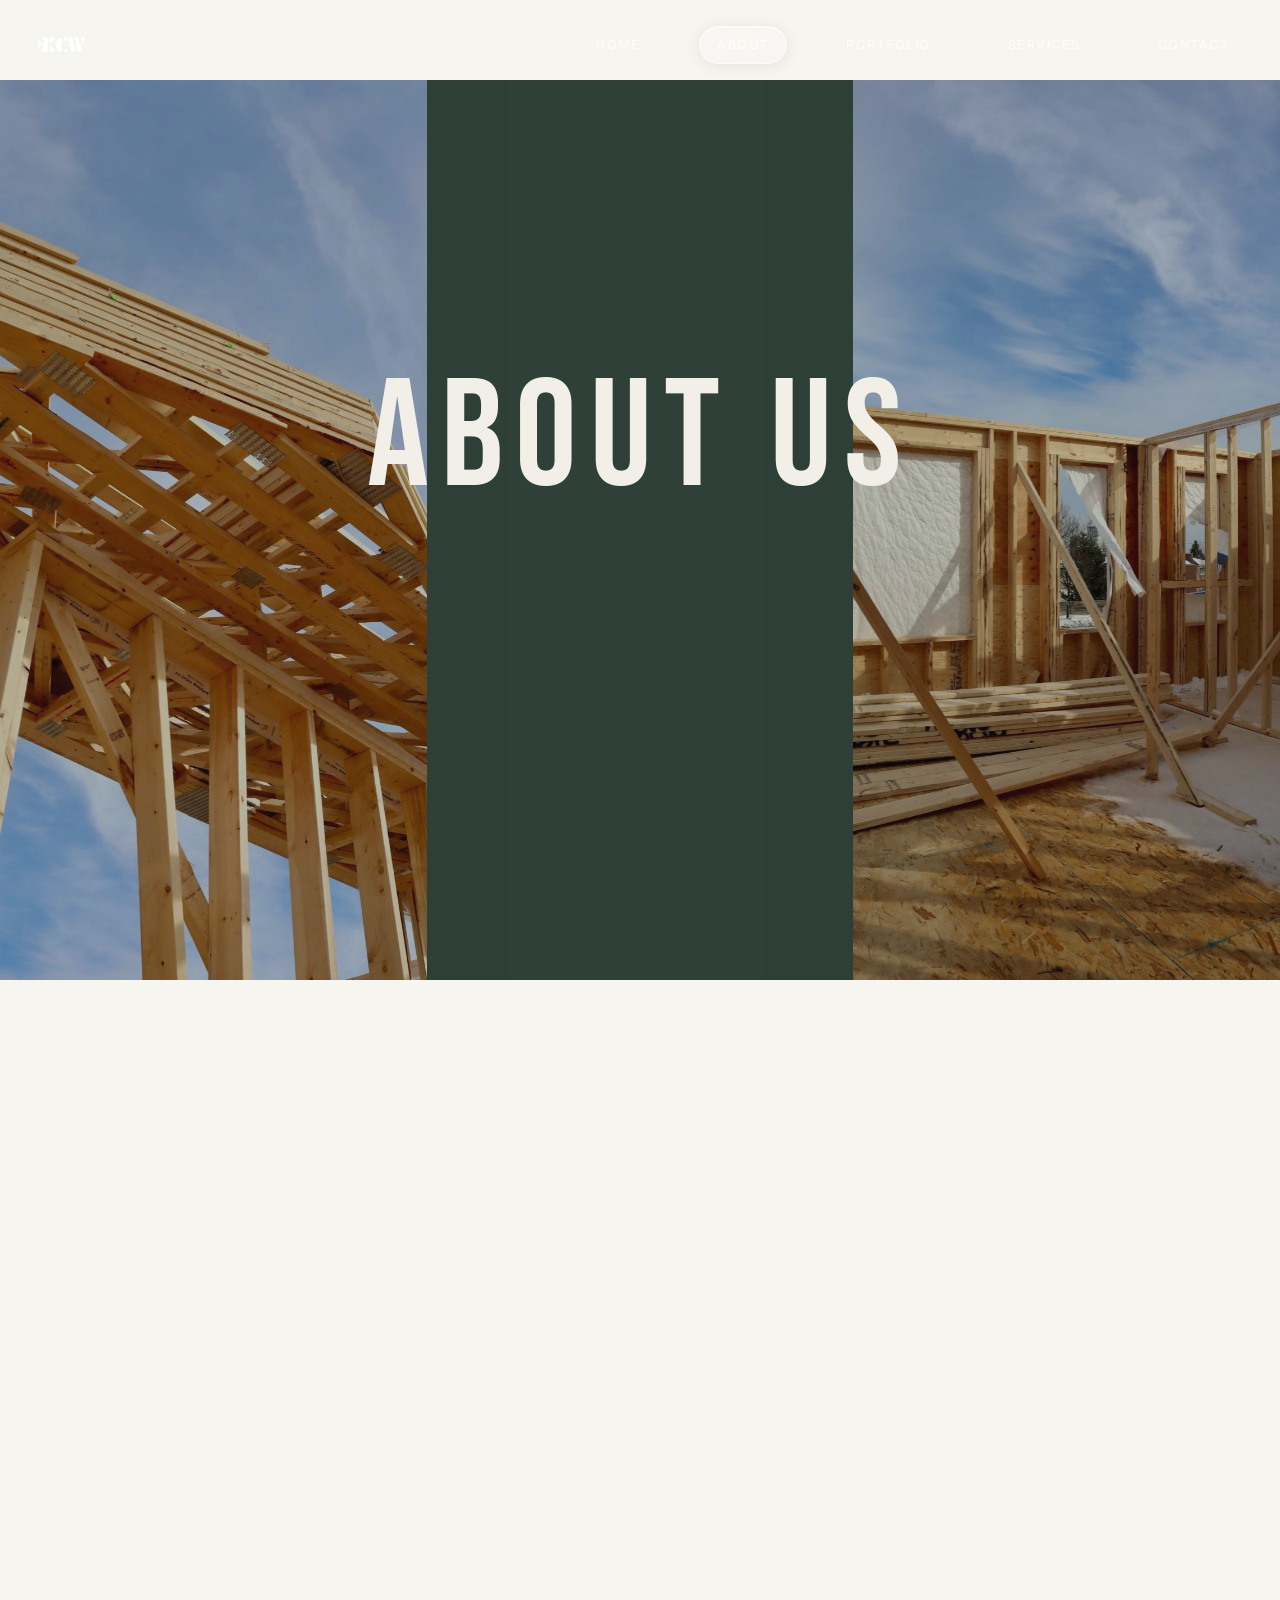
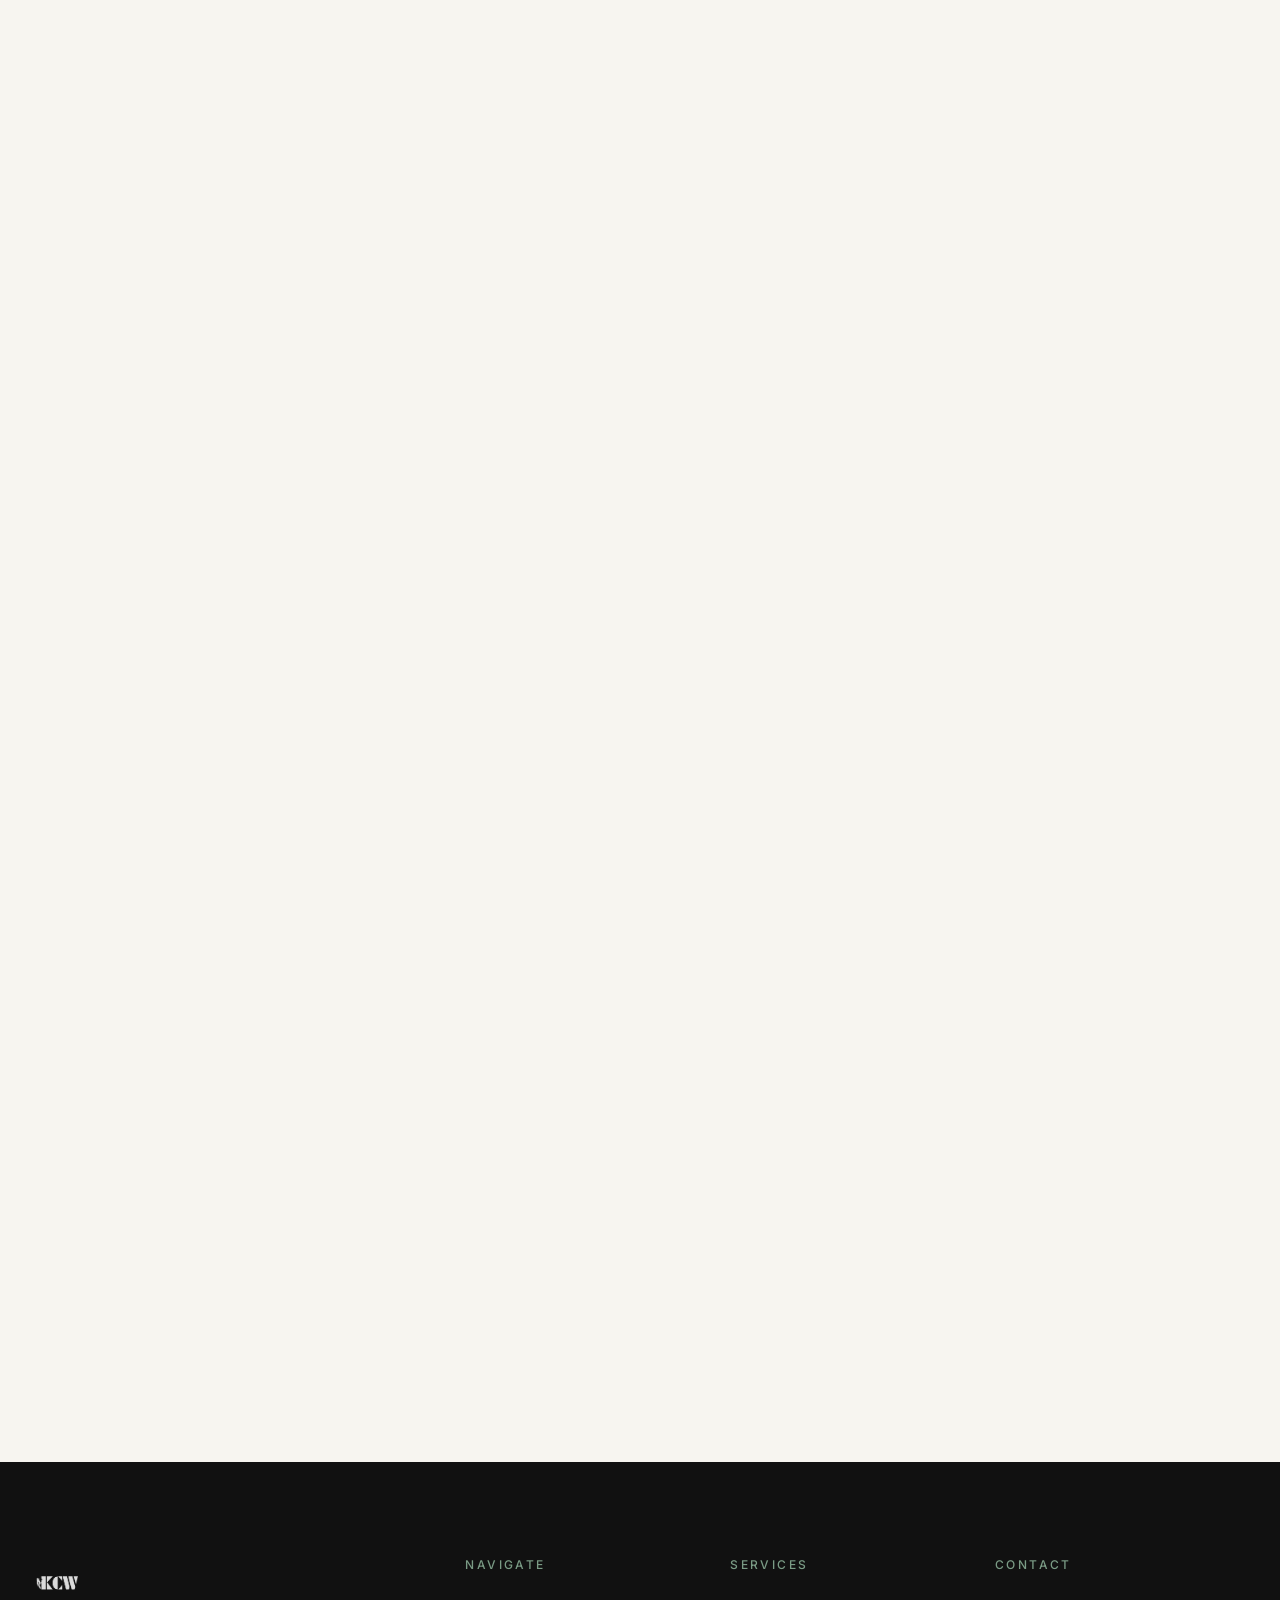
==== about.html @ a8bc2a81 "Website Updated" ====
<!DOCTYPE html>
<html lang="en">
<head>
  <meta charset="UTF-8">
  <meta name="viewport" content="width=device-width, initial-scale=1.0">
  <meta name="description" content="About KCW — a construction company delivering high-end custom homes and commercial spaces across the Greater Toronto Area. 50+ projects, 5 years, 100% in-house team.">
  <meta property="og:title" content="About KCW | Custom Home Builder &amp; Commercial Contractor GTA">
  <meta property="og:description" content="KCW handles the full process — planning, design, permits, and construction — using skilled trade-specific crews to ensure every phase meets a high standard.">
  <meta property="og:type" content="website">
  <meta name="twitter:card" content="summary_large_image">
  <title>About KCW | Custom Home Builder &amp; Commercial Contractor Toronto</title>
  <link rel="preconnect" href="https://fonts.googleapis.com">
  <link rel="preconnect" href="https://fonts.gstatic.com" crossorigin>
  <link href="https://fonts.googleapis.com/css2?family=Bebas+Neue&family=Cormorant+Garamond:ital,wght@0,400;0,500;0,600;0,700;1,400;1,500&family=Inter:wght@300;400;450;500;600&display=swap" rel="stylesheet">
  <link rel="stylesheet" href="css/styles.css">
  <script>if(sessionStorage.getItem('pt-active')){document.documentElement.style.opacity='0';}</script>
</head>
<body data-page="about">

  <div id="site-header" data-active="about"></div>

  <section id="about">

    <!-- K C W Image Grid -->
    <div class="page-hero-grid" id="heroGrid">
      <div class="hero-grid-item">
        <div class="hero-grid-bg"></div>
        <div class="hero-grid-image" style="background-image: url('assets/about-hero-k.jpg');"></div>
        <div class="hero-grid-overlay"></div>
        <div class="hero-grid-letter">
          <img src="assets/letter-k.png" alt="K" class="letter-img">
        </div>
      </div>
      <div class="hero-grid-item">
        <div class="hero-grid-bg"></div>
        <div class="hero-grid-image" style="background-image: url('assets/4.jpg');"></div>
        <div class="hero-grid-overlay"></div>
        <div class="hero-grid-letter">
          <img src="assets/letter-c.png" alt="C" class="letter-img">
        </div>
      </div>
      <div class="hero-grid-item">
        <div class="hero-grid-bg"></div>
        <div class="hero-grid-image" style="background-image: url('assets/framing-exterior-lumber.jpg');"></div>
        <div class="hero-grid-overlay"></div>
        <div class="hero-grid-letter">
          <img src="assets/letter-w.png" alt="W" class="letter-img">
        </div>
      </div>
      <div class="about-hero-title">About Us</div>
    </div>

    <div class="about-intro" id="about-intro">
      <div class="container">
        <div class="about-frame reveal">

          <div class="about-frame-header">
            <h2 class="about-heading">
              <span>About</span>
              <img src="assets/logo-dark.png" alt="KCW" class="about-heading-logo">
            </h2>
            <div class="about-frame-rule"></div>
          </div>

          <div class="about-layout">
            <div class="about-media">
              <div class="about-founder-img" id="founderSlideshow">
                <img src="assets/1.jpg" alt="KCW project photo" class="founder-slide is-active">
                <img src="assets/2.jpg" alt="KCW project photo" class="founder-slide">
                <img src="assets/3.jpg" alt="KCW project photo" class="founder-slide">
                <img src="assets/4.jpg" alt="KCW project photo" class="founder-slide">
                <img src="assets/5.jpg" alt="KCW project photo" class="founder-slide">
                <img src="assets/6.jpg" alt="KCW project photo" class="founder-slide">
                <img src="assets/7.jpg" alt="KCW project photo" class="founder-slide">
                <img src="assets/8.jpg" alt="KCW project photo" class="founder-slide">
                <img src="assets/9.jpg" alt="KCW project photo" class="founder-slide">
                <img src="assets/10.jpg" alt="KCW project photo" class="founder-slide">
              </div>
            </div>

            <div class="about-content">

              <section class="about-block">
                <h3 class="about-block-title">Construction Experts</h3>
                <p>KCW is a construction company focused on delivering high-end custom homes and commercial spaces. Every project is approached with a strong emphasis on detail, structure, and execution.</p>
              </section>

              <section class="about-block">
                <h3 class="about-block-title">Our Process</h3>
                <p>We handle the full process, including planning, design, permits, and approvals. Construction is completed using skilled, trade-specific crews to ensure each phase meets a high standard.</p>

                <ol class="process-flow" aria-label="Our four-step build process">
                  <li class="process-step">
                    <span class="process-step-icon" aria-hidden="true">
                      <img src="blueprint.png" alt="Blueprint">
                    </span>
                    <span class="process-step-label">Planning &amp; Design</span>
                  </li>
                  <li class="process-step-arrow" aria-hidden="true">
                    <svg viewBox="0 0 24 24" fill="none" stroke="currentColor" stroke-width="1.5" stroke-linecap="round" stroke-linejoin="round">
                      <line x1="12" y1="5" x2="12" y2="19"/>
                      <polyline points="19 12 12 19 5 12"/>
                    </svg>
                  </li>
                  <li class="process-step">
                    <span class="process-step-icon" aria-hidden="true">
                      <!-- Stamped document — Permit Approval -->
                      <svg viewBox="0 0 24 24" fill="none" stroke="currentColor" stroke-width="1.8" stroke-linecap="round" stroke-linejoin="round">
                        <path d="M14 2H6a2 2 0 0 0-2 2v16a2 2 0 0 0 2 2h12a2 2 0 0 0 2-2V8z"/>
                        <polyline points="14 2 14 8 20 8"/>
                        <polyline points="9 15 11 17 15 13"/>
                      </svg>
                    </span>
                    <span class="process-step-label">Architectural Sets &amp; Permit Approval</span>
                  </li>
                  <li class="process-step-arrow" aria-hidden="true">
                    <svg viewBox="0 0 24 24" fill="none" stroke="currentColor" stroke-width="1.5" stroke-linecap="round" stroke-linejoin="round">
                      <line x1="12" y1="5" x2="12" y2="19"/>
                      <polyline points="19 12 12 19 5 12"/>
                    </svg>
                  </li>
                  <li class="process-step">
                    <span class="process-step-icon" aria-hidden="true">
                      <img src="hammer.png" alt="Hammer">
                    </span>
                    <span class="process-step-label">Build</span>
                  </li>
                  <li class="process-step-arrow" aria-hidden="true">
                    <svg viewBox="0 0 24 24" fill="none" stroke="currentColor" stroke-width="1.5" stroke-linecap="round" stroke-linejoin="round">
                      <line x1="12" y1="5" x2="12" y2="19"/>
                      <polyline points="19 12 12 19 5 12"/>
                    </svg>
                  </li>
                  <li class="process-step">
                    <span class="process-step-icon" aria-hidden="true">
                      <img src="race car flags .png" alt="Checkered flags">
                    </span>
                    <span class="process-step-label">Finish</span>
                  </li>
                </ol>
              </section>

              <section class="about-block">
                <h3 class="about-block-title">Why Us</h3>
                <p>We are known for staying on schedule and maintaining a clean, precise finish. From luxury homes and cottages to commercial interiors, clinics, and hotels, KCW delivers work that reflects quality and discipline.</p>
              </section>

              <section class="about-block">
                <h3 class="about-block-title">Project Range</h3>
                <p>All of our projects fall within a range of <strong>$20,000 to $100,000+</strong>, covering everything from focused commercial fit-outs to full custom home builds across the GTA.</p>
              </section>

              <div class="about-stats">
                <div class="about-stat">
                  <span class="about-stat-number">5</span>
                  <span class="about-stat-label">Years Building</span>
                </div>
                <div class="about-stat">
                  <span class="about-stat-number">50+</span>
                  <span class="about-stat-label">Projects Delivered</span>
                </div>
                <div class="about-stat">
                  <span class="about-stat-number">100%</span>
                  <span class="about-stat-label">In-House Team</span>
                </div>
              </div>

              <a href="contact.html" class="about-cta">Start Your Project <span aria-hidden="true">→</span></a>
            </div>
          </div>

          <div class="about-reviews">
            <div class="about-reviews-header">
              <span class="about-eyebrow">Client Voices</span>
              <h3>What Our Clients Say</h3>
              <div class="reviews-rating-row">
                <span class="reviews-rating-stars">★★★★★</span>
                <span class="reviews-rating-score">5.0</span>
                <span class="reviews-rating-count">· 50+ Reviews</span>
              </div>
            </div>

            <div class="reviews-marquee-wrap" aria-label="Client reviews">
              <div class="reviews-marquee-track">

                <!-- Set 1 — 20 unique reviews -->
                <article class="review-card">
                  <div class="review-card-top"><div class="review-stars">★★★★★</div><span class="review-card-name">Furqan Khan</span></div>
                  <blockquote>"Just had a wall built in my basement to create a separate space, and I couldn't be happier! The service was quick, on point, and exactly how I imagined it."</blockquote>
                  <cite>— Furqan Khan · Google Review</cite>
                </article>

                <article class="review-card">
                  <div class="review-card-top"><div class="review-stars">★★★★★</div><span class="review-card-name">Judita &amp; Michael</span></div>
                  <blockquote>"Skilled professionalism, patience, and exemplary punctuality. Our expectations were surpassed by the quality of work and his pleasant demeanour! Highly recommended!"</blockquote>
                  <cite>— Judita &amp; Michael · Google Review</cite>
                </article>

                <article class="review-card">
                  <div class="review-card-top"><div class="review-stars">★★★★★</div><span class="review-card-name">@toronto_builds</span></div>
                  <blockquote>"Bro the framing on this build is clean clean 🔥 followed for more"</blockquote>
                  <cite>— @toronto_builds · Instagram</cite>
                </article>

                <article class="review-card">
                  <div class="review-card-top"><div class="review-stars">★★★★★</div><span class="review-card-name">Masooma Zehra</span></div>
                  <blockquote>"Very beautiful craftsmanship, everything was done perfectly. Can't wait for future projects!"</blockquote>
                  <cite>— Masooma Zehra · Google Review</cite>
                </article>

                <article class="review-card">
                  <div class="review-card-top"><div class="review-stars">★★★★★</div><span class="review-card-name">Sarah Mitchell</span></div>
                  <blockquote>"KCW transformed our main floor completely. The millwork detail in the kitchen alone was worth every penny — you can tell these guys take serious pride in their craft."</blockquote>
                  <cite>— Sarah Mitchell · Google Review</cite>
                </article>

                <article class="review-card">
                  <div class="review-card-top"><div class="review-stars">★★★★★</div><span class="review-card-name">@gta_homeowner</span></div>
                  <blockquote>"The custom staircase they built is genuinely the best feature in our home now. Everyone asks about it 👏"</blockquote>
                  <cite>— @gta_homeowner · Instagram</cite>
                </article>

                <article class="review-card">
                  <div class="review-card-top"><div class="review-stars">★★★★★</div><span class="review-card-name">Farwa Naqvi</span></div>
                  <blockquote>"Amazing customer service. Done exactly how I asked — would highly recommend to anyone looking for quality work."</blockquote>
                  <cite>— Farwa Naqvi · Google Review</cite>
                </article>

                <article class="review-card">
                  <div class="review-card-top"><div class="review-stars">★★★★★</div><span class="review-card-name">David Chen</span></div>
                  <blockquote>"Full custom home build from foundation to finish. Khizar's crew handled every trade phase without a single handoff issue. On budget, on time — rare in this industry."</blockquote>
                  <cite>— David Chen · Google Review</cite>
                </article>

                <article class="review-card">
                  <div class="review-card-top"><div class="review-stars">★★★★★</div><span class="review-card-name">@nadia.interiors</span></div>
                  <blockquote>"Referred KCW to three of my clients already. The attention to detail on trim and finishing work is honestly unmatched in the GTA 🙌"</blockquote>
                  <cite>— @nadia.interiors · Instagram</cite>
                </article>

                <article class="review-card">
                  <div class="review-card-top"><div class="review-stars">★★★★★</div><span class="review-card-name">Priya Sharma</span></div>
                  <blockquote>"Had our basement fully finished — legal suite, separate entrance, the works. Communication throughout was excellent and the result looks incredible."</blockquote>
                  <cite>— Priya Sharma · Google Review</cite>
                </article>

                <article class="review-card">
                  <div class="review-card-top"><div class="review-stars">★★★★★</div><span class="review-card-name">@hassan.construct</span></div>
                  <blockquote>"Been in the trades 15 years and I know quality when I see it. KCW's work on that Skyridge project is next level 💯"</blockquote>
                  <cite>— @hassan.construct · Instagram</cite>
                </article>

                <article class="review-card">
                  <div class="review-card-top"><div class="review-stars">★★★★★</div><span class="review-card-name">Omar Abdullah</span></div>
                  <blockquote>"KCW did the full commercial fit-out for our dental office. Clean, professional, fast — they worked around our schedule and delivered ahead of deadline."</blockquote>
                  <cite>— Omar Abdullah · Google Review</cite>
                </article>

                <article class="review-card">
                  <div class="review-card-top"><div class="review-stars">★★★★★</div><span class="review-card-name">@mk_renovations</span></div>
                  <blockquote>"That kitchen remodel they posted is insane. The island detail alone 😮 saving this for inspiration"</blockquote>
                  <cite>— @mk_renovations · Instagram</cite>
                </article>

                <article class="review-card">
                  <div class="review-card-top"><div class="review-stars">★★★★★</div><span class="review-card-name">Jennifer Walsh</span></div>
                  <blockquote>"We added a second storey to our bungalow and KCW managed the entire project. Structural, framing, drywall, finish — one crew, zero chaos. Highly recommend."</blockquote>
                  <cite>— Jennifer Walsh · Google Review</cite>
                </article>

                <article class="review-card">
                  <div class="review-card-top"><div class="review-stars">★★★★★</div><span class="review-card-name">@rizwan.toronto</span></div>
                  <blockquote>"Asked for a quote expecting the usual runaround. Got a detailed breakdown same day and work started within the week. This is how it should be done 🤝"</blockquote>
                  <cite>— @rizwan.toronto · Instagram</cite>
                </article>

                <article class="review-card">
                  <div class="review-card-top"><div class="review-stars">★★★★★</div><span class="review-card-name">Aisha Raza</span></div>
                  <blockquote>"Our new home was built by KCW from the ground up. Khizar was involved every step of the way — responsive, honest, and clearly cares about the end result."</blockquote>
                  <cite>— Aisha Raza · Google Review</cite>
                </article>

                <article class="review-card">
                  <div class="review-card-top"><div class="review-stars">★★★★★</div><span class="review-card-name">@lisa_home_co</span></div>
                  <blockquote>"The hardwood install they did on Brimley is gorgeous. Seamless transitions room to room — you can tell it was done right ✨"</blockquote>
                  <cite>— @lisa_home_co · Instagram</cite>
                </article>

                <article class="review-card">
                  <div class="review-card-top"><div class="review-stars">★★★★★</div><span class="review-card-name">Michael Torres</span></div>
                  <blockquote>"Hired KCW for a full exterior renovation — new cladding, windows, front porch rebuild. Neighbours kept asking who did the work. Professional from start to finish."</blockquote>
                  <cite>— Michael Torres · Google Review</cite>
                </article>

                <article class="review-card">
                  <div class="review-card-top"><div class="review-stars">★★★★★</div><span class="review-card-name">@homestyle_gta</span></div>
                  <blockquote>"Every reel on this page is a real project they built. No stock footage, no fluff — just actual work. That alone says everything 🔨"</blockquote>
                  <cite>— @homestyle_gta · Instagram</cite>
                </article>

                <article class="review-card">
                  <div class="review-card-top"><div class="review-stars">★★★★★</div><span class="review-card-name">Google Reviewer</span></div>
                  <blockquote>"Khizar did a fantastic job on our basement — the woodwork is beautiful and every finishing detail was done with great care. The room feels cozy and inviting. Would highly recommend!"</blockquote>
                  <cite>— Google Reviewer · Google Review</cite>
                </article>

                <!-- Set 2 — duplicate for seamless loop -->
                <article class="review-card" aria-hidden="true">
                  <div class="review-card-top"><div class="review-stars">★★★★★</div><span class="review-card-name">Furqan Khan</span></div>
                  <blockquote>"Just had a wall built in my basement to create a separate space, and I couldn't be happier! The service was quick, on point, and exactly how I imagined it."</blockquote>
                  <cite>— Furqan Khan · Google Review</cite>
                </article>

                <article class="review-card" aria-hidden="true">
                  <div class="review-card-top"><div class="review-stars">★★★★★</div><span class="review-card-name">Judita &amp; Michael</span></div>
                  <blockquote>"Skilled professionalism, patience, and exemplary punctuality. Our expectations were surpassed by the quality of work and his pleasant demeanour! Highly recommended!"</blockquote>
                  <cite>— Judita &amp; Michael · Google Review</cite>
                </article>

                <article class="review-card" aria-hidden="true">
                  <div class="review-card-top"><div class="review-stars">★★★★★</div><span class="review-card-name">@toronto_builds</span></div>
                  <blockquote>"Bro the framing on this build is clean clean 🔥 followed for more"</blockquote>
                  <cite>— @toronto_builds · Instagram</cite>
                </article>

                <article class="review-card" aria-hidden="true">
                  <div class="review-card-top"><div class="review-stars">★★★★★</div><span class="review-card-name">Masooma Zehra</span></div>
                  <blockquote>"Very beautiful craftsmanship, everything was done perfectly. Can't wait for future projects!"</blockquote>
                  <cite>— Masooma Zehra · Google Review</cite>
                </article>

                <article class="review-card" aria-hidden="true">
                  <div class="review-card-top"><div class="review-stars">★★★★★</div><span class="review-card-name">Sarah Mitchell</span></div>
                  <blockquote>"KCW transformed our main floor completely. The millwork detail in the kitchen alone was worth every penny — you can tell these guys take serious pride in their craft."</blockquote>
                  <cite>— Sarah Mitchell · Google Review</cite>
                </article>

                <article class="review-card" aria-hidden="true">
                  <div class="review-card-top"><div class="review-stars">★★★★★</div><span class="review-card-name">@gta_homeowner</span></div>
                  <blockquote>"The custom staircase they built is genuinely the best feature in our home now. Everyone asks about it 👏"</blockquote>
                  <cite>— @gta_homeowner · Instagram</cite>
                </article>

                <article class="review-card" aria-hidden="true">
                  <div class="review-card-top"><div class="review-stars">★★★★★</div><span class="review-card-name">Farwa Naqvi</span></div>
                  <blockquote>"Amazing customer service. Done exactly how I asked — would highly recommend to anyone looking for quality work."</blockquote>
                  <cite>— Farwa Naqvi · Google Review</cite>
                </article>

                <article class="review-card" aria-hidden="true">
                  <div class="review-card-top"><div class="review-stars">★★★★★</div><span class="review-card-name">David Chen</span></div>
                  <blockquote>"Full custom home build from foundation to finish. Khizar's crew handled every trade phase without a single handoff issue. On budget, on time — rare in this industry."</blockquote>
                  <cite>— David Chen · Google Review</cite>
                </article>

                <article class="review-card" aria-hidden="true">
                  <div class="review-card-top"><div class="review-stars">★★★★★</div><span class="review-card-name">@nadia.interiors</span></div>
                  <blockquote>"Referred KCW to three of my clients already. The attention to detail on trim and finishing work is honestly unmatched in the GTA 🙌"</blockquote>
                  <cite>— @nadia.interiors · Instagram</cite>
                </article>

                <article class="review-card" aria-hidden="true">
                  <div class="review-card-top"><div class="review-stars">★★★★★</div><span class="review-card-name">Priya Sharma</span></div>
                  <blockquote>"Had our basement fully finished — legal suite, separate entrance, the works. Communication throughout was excellent and the result looks incredible."</blockquote>
                  <cite>— Priya Sharma · Google Review</cite>
                </article>

                <article class="review-card" aria-hidden="true">
                  <div class="review-card-top"><div class="review-stars">★★★★★</div><span class="review-card-name">@hassan.construct</span></div>
                  <blockquote>"Been in the trades 15 years and I know quality when I see it. KCW's work on that Skyridge project is next level 💯"</blockquote>
                  <cite>— @hassan.construct · Instagram</cite>
                </article>

                <article class="review-card" aria-hidden="true">
                  <div class="review-card-top"><div class="review-stars">★★★★★</div><span class="review-card-name">Omar Abdullah</span></div>
                  <blockquote>"KCW did the full commercial fit-out for our dental office. Clean, professional, fast — they worked around our schedule and delivered ahead of deadline."</blockquote>
                  <cite>— Omar Abdullah · Google Review</cite>
                </article>

                <article class="review-card" aria-hidden="true">
                  <div class="review-card-top"><div class="review-stars">★★★★★</div><span class="review-card-name">@mk_renovations</span></div>
                  <blockquote>"That kitchen remodel they posted is insane. The island detail alone 😮 saving this for inspiration"</blockquote>
                  <cite>— @mk_renovations · Instagram</cite>
                </article>

                <article class="review-card" aria-hidden="true">
                  <div class="review-card-top"><div class="review-stars">★★★★★</div><span class="review-card-name">Jennifer Walsh</span></div>
                  <blockquote>"We added a second storey to our bungalow and KCW managed the entire project. Structural, framing, drywall, finish — one crew, zero chaos. Highly recommend."</blockquote>
                  <cite>— Jennifer Walsh · Google Review</cite>
                </article>

                <article class="review-card" aria-hidden="true">
                  <div class="review-card-top"><div class="review-stars">★★★★★</div><span class="review-card-name">@rizwan.toronto</span></div>
                  <blockquote>"Asked for a quote expecting the usual runaround. Got a detailed breakdown same day and work started within the week. This is how it should be done 🤝"</blockquote>
                  <cite>— @rizwan.toronto · Instagram</cite>
                </article>

                <article class="review-card" aria-hidden="true">
                  <div class="review-card-top"><div class="review-stars">★★★★★</div><span class="review-card-name">Aisha Raza</span></div>
                  <blockquote>"Our new home was built by KCW from the ground up. Khizar was involved every step of the way — responsive, honest, and clearly cares about the end result."</blockquote>
                  <cite>— Aisha Raza · Google Review</cite>
                </article>

                <article class="review-card" aria-hidden="true">
                  <div class="review-card-top"><div class="review-stars">★★★★★</div><span class="review-card-name">@lisa_home_co</span></div>
                  <blockquote>"The hardwood install they did on Brimley is gorgeous. Seamless transitions room to room — you can tell it was done right ✨"</blockquote>
                  <cite>— @lisa_home_co · Instagram</cite>
                </article>

                <article class="review-card" aria-hidden="true">
                  <div class="review-card-top"><div class="review-stars">★★★★★</div><span class="review-card-name">Michael Torres</span></div>
                  <blockquote>"Hired KCW for a full exterior renovation — new cladding, windows, front porch rebuild. Neighbours kept asking who did the work. Professional from start to finish."</blockquote>
                  <cite>— Michael Torres · Google Review</cite>
                </article>

                <article class="review-card" aria-hidden="true">
                  <div class="review-card-top"><div class="review-stars">★★★★★</div><span class="review-card-name">@homestyle_gta</span></div>
                  <blockquote>"Every reel on this page is a real project they built. No stock footage, no fluff — just actual work. That alone says everything 🔨"</blockquote>
                  <cite>— @homestyle_gta · Instagram</cite>
                </article>

                <article class="review-card" aria-hidden="true">
                  <div class="review-card-top"><div class="review-stars">★★★★★</div><span class="review-card-name">Google Reviewer</span></div>
                  <blockquote>"Khizar did a fantastic job on our basement — the woodwork is beautiful and every finishing detail was done with great care. The room feels cozy and inviting. Would highly recommend!"</blockquote>
                  <cite>— Google Reviewer · Google Review</cite>
                </article>

              </div>
            </div>
          </div>

        </div>
      </div>
    </div>

  </section>


  <div id="site-footer" data-variant="full"></div>

  <script src="js/data.js"></script>
  <script src="js/templates.js"></script>
  <script src="js/main.js"></script>
</body>
</html>
---- css/styles.css ----
/* ============================================
   KCW - Khizar's Custom Wood Work
   Premium Design System & Styles
   ============================================ */

/* --- CSS Custom Properties --- */
:root {
  /* Brand Greens */
  --green-deepest: #0F1F17;
  --green-deep: #1A2F23;
  --green-rich: #264A36;
  --green-mid: #3A6B50;
  --green-sage: #7A9B85;
  --green-light: #A8C4AD;
  --green-pale: #D0E0D4;

  /* Neutrals */
  --white: #F2EFE9;
  --white-warm: #F7F5F0;
  --white-off: #EDEBE5;
  --stone: #D5D0C5;
  --stone-mid: #B8B0A2;
  --charcoal: #2B2B2B;
  --charcoal-light: #3D3D3D;
  --black: #111111;
  --black-pure: #000000;

  /* Typography */
  --font-heading: 'Bebas Neue', 'Arial Black', sans-serif;
  --font-body: 'Inter', 'Helvetica Neue', Arial, sans-serif;
  --font-accent: 'Cormorant', 'Georgia', serif;

  /* Spacing */
  --space-xs: 0.5rem;
  --space-sm: 1rem;
  --space-md: 2rem;
  --space-lg: 4rem;
  --space-xl: 6rem;
  --space-2xl: 8rem;
  --space-3xl: 12rem;

  /* Layout */
  --container-max: 1400px;
  --container-narrow: 900px;
  --container-wide: 1600px;

  /* Transitions */
  --ease-out-expo: cubic-bezier(0.16, 1, 0.3, 1);
  --ease-out-quart: cubic-bezier(0.25, 1, 0.5, 1);
  --ease-in-out: cubic-bezier(0.65, 0, 0.35, 1);
  --duration-fast: 0.35s;
  --duration-normal: 0.6s;
  --duration-slow: 1s;
  --duration-slower: 1.4s;

  /* Header */
  --header-height: 90px;
}

/* --- Splash Screen — white bg + KCW logo, smooth fade --- */
.splash {
  position: fixed;
  inset: 0;
  display: flex;
  align-items: center;
  justify-content: center;
  background: var(--white-warm);
  z-index: 10000;
  opacity: 1;
  transition: opacity 0.9s cubic-bezier(0.4, 0, 0.2, 1);
}

.splash.exit {
  opacity: 0;
  pointer-events: none;
}

.splash-logo {
  width: clamp(420px, 58vw, 820px);
}

.splash-logo-dark {
  width: 100%;
  height: auto;
  display: block;
  opacity: 0;
  transform: scale(0.96);
  transition:
    opacity 0.9s cubic-bezier(0.4, 0, 0.2, 1),
    transform 1.2s cubic-bezier(0.4, 0, 0.2, 1);
}

.splash-logo-dark.visible {
  opacity: 1;
  transform: scale(1);
}

/* --- Reset & Base --- */
*,
*::before,
*::after {
  margin: 0;
  padding: 0;
  box-sizing: border-box;
}

html {
  font-size: 16px;
  scroll-behavior: smooth;
  -webkit-font-smoothing: antialiased;
  -moz-osx-font-smoothing: grayscale;
}

body {
  font-family: var(--font-body);
  color: var(--charcoal);
  background-color: var(--white-warm);
  line-height: 1.7;
  overflow-x: hidden;
}

body.menu-open {
  overflow: hidden;
}

img {
  max-width: 100%;
  height: auto;
  display: block;
}

a {
  color: inherit;
  text-decoration: none;
}

ul, ol {
  list-style: none;
}

button {
  border: none;
  background: none;
  cursor: pointer;
  font-family: inherit;
}

input, textarea, select {
  font-family: inherit;
  font-size: inherit;
}

/* --- Typography --- */
h1, h2, h3, h4, h5, h6 {
  font-family: var(--font-heading);
  font-weight: 500;
  line-height: 1.15;
  color: var(--black);
}

h1 {
  font-family: var(--font-heading);
  font-size: clamp(2.8rem, 6vw, 5.5rem);
  font-weight: 700;
  letter-spacing: 0.02em;
  text-transform: uppercase;
}

h2 {
  font-family: var(--font-heading);
  font-size: clamp(2.2rem, 4.5vw, 4rem);
  font-weight: 700;
  letter-spacing: 0.01em;
  text-transform: uppercase;
}

h3 {
  font-family: var(--font-heading);
  font-size: clamp(1.6rem, 3vw, 2.4rem);
  font-weight: 700;
  letter-spacing: 0.005em;
}

h4 {
  font-family: var(--font-heading);
  font-size: clamp(1.2rem, 2vw, 1.6rem);
  font-weight: 700;
}

p {
  font-size: 1.05rem;
  color: var(--charcoal-light);
  max-width: 65ch;
}

.text-accent {
  font-family: var(--font-accent);
  font-style: italic;
  color: var(--green-mid);
}

.label {
  font-family: var(--font-body);
  font-size: 0.7rem;
  font-weight: 400;
  letter-spacing: 0.25em;
  text-transform: uppercase;
  color: var(--green-mid);
}

.label-light {
  color: var(--green-sage);
}

/* --- Layout --- */
.container {
  width: 100%;
  max-width: var(--container-max);
  margin: 0 auto;
  padding: 0 var(--space-md);
}

.container-narrow {
  max-width: var(--container-narrow);
}

.container-wide {
  max-width: var(--container-wide);
}

section {
  padding: var(--space-3xl) 0;
  position: relative;
}

/* --- Buttons --- */
.btn {
  display: inline-flex;
  align-items: center;
  gap: 0.75rem;
  font-family: var(--font-body);
  font-size: 0.8rem;
  font-weight: 500;
  letter-spacing: 0.2em;
  text-transform: uppercase;
  padding: 1.1rem 2.8rem;
  border: 1px solid transparent;
  border-radius: 0;
  cursor: pointer;
  position: relative;
  overflow: hidden;
  transition: all var(--duration-normal) var(--ease-out-expo);
}

.btn-primary {
  background: var(--green-rich);
  color: var(--white);
  border-color: var(--green-rich);
}

.btn-primary:hover {
  background: var(--green-deep);
  border-color: var(--green-deep);
  transform: translateY(-2px);
  box-shadow: 0 10px 40px rgba(26, 47, 35, 0.3);
}

.btn-outline {
  background: transparent;
  color: var(--charcoal);
  border-color: var(--charcoal);
}

.btn-outline:hover {
  background: var(--charcoal);
  color: var(--white);
  transform: translateY(-2px);
}

.btn-outline-light {
  background: transparent;
  color: var(--white);
  border-color: rgba(255, 255, 255, 0.4);
}

.btn-outline-light:hover {
  background: var(--white);
  color: var(--black);
  border-color: var(--white);
  transform: translateY(-2px);
}

.btn-text {
  padding: 0;
  font-size: 0.8rem;
  font-weight: 500;
  letter-spacing: 0.2em;
  text-transform: uppercase;
  position: relative;
}

.btn-text::after {
  content: '';
  position: absolute;
  bottom: -4px;
  left: 0;
  width: 100%;
  height: 1px;
  background: currentColor;
  transform: scaleX(0);
  transform-origin: right;
  transition: transform var(--duration-normal) var(--ease-out-expo);
}

.btn-text:hover::after {
  transform: scaleX(1);
  transform-origin: left;
}

.btn .btn-arrow {
  transition: transform var(--duration-fast) var(--ease-out-expo);
}

.btn:hover .btn-arrow {
  transform: translateX(4px);
}

/* --- Header / Navigation --- */
.header {
  position: fixed;
  top: 0;
  left: 0;
  width: 100%;
  height: var(--header-height);
  z-index: 1000;
  transition: all var(--duration-normal) var(--ease-out-expo);
}

.header-inner {
  display: flex;
  align-items: center;
  justify-content: space-between;
  height: 100%;
  max-width: var(--container-max);
  margin: 0 auto;
  padding: 0 var(--space-md);
  width: 100%;
}

.header.scrolled {
  background: rgba(247, 245, 240, 0.95);
  backdrop-filter: blur(20px);
  -webkit-backdrop-filter: blur(20px);
  border-bottom: 1px solid rgba(0, 0, 0, 0.05);
  height: 75px;
}

.header.scrolled .nav-link {
  color: var(--charcoal);
}

.header.scrolled .nav-link:hover {
  color: var(--green-rich);
}

.header.header-dark .nav-link {
  color: rgba(255, 255, 255, 0.8);
}

.header.header-dark .nav-link:hover {
  color: var(--white);
}

.header.header-dark .hamburger span {
  background: var(--white);
}

.header.header-dark.scrolled .nav-link {
  color: var(--charcoal);
}

.header.header-dark.scrolled .nav-link:hover {
  color: var(--green-rich);
}

.header.header-dark.scrolled .hamburger span {
  background: var(--black);
}

.logo {
  display: flex;
  align-items: center;
  z-index: 1001;
}

.logo-img {
  height: 58px;
  width: auto;
  transition: opacity var(--duration-fast) var(--ease-out-quart);
}

.logo-img-light {
  display: block;
}

.logo-img-dark {
  display: none;
}

.header.scrolled .logo-img-light {
  display: none;
}

.header.scrolled .logo-img-dark {
  display: block;
}

.nav-desktop {
  display: flex;
  align-items: center;
  gap: 2.5rem;
}

.nav-link {
  font-family: var(--font-body);
  font-size: 0.78rem;
  font-weight: 400;
  letter-spacing: 0.12em;
  text-transform: uppercase;
  color: var(--charcoal);
  position: relative;
  padding: 0.45rem 1.1rem;
  border-radius: 50px;
  border: 1px solid transparent;
  transition: color var(--duration-fast) var(--ease-out-quart),
              background var(--duration-fast) var(--ease-out-quart),
              border-color var(--duration-fast) var(--ease-out-quart),
              box-shadow var(--duration-fast) var(--ease-out-quart);
}

.nav-link:hover,
.nav-link.active {
  background: rgba(255, 255, 255, 0.18);
  backdrop-filter: blur(14px);
  -webkit-backdrop-filter: blur(14px);
  border-color: rgba(255, 255, 255, 0.45);
  box-shadow: 0 2px 16px rgba(0,0,0,0.08), inset 0 1px 0 rgba(255,255,255,0.6);
}

.nav-link::after {
  display: none;
}

.nav-cta {
  font-size: 0.75rem;
  padding: 0.8rem 2rem;
}

/* Hamburger */
.hamburger {
  display: none;
  flex-direction: column;
  gap: 6px;
  padding: 8px;
  z-index: 1001;
  cursor: pointer;
}

.hamburger span {
  display: block;
  width: 28px;
  height: 1.5px;
  background: var(--black);
  transition: all var(--duration-fast) var(--ease-out-expo);
}

.hamburger.active span:nth-child(1) {
  transform: translateY(7.5px) rotate(45deg);
}

.hamburger.active span:nth-child(2) {
  opacity: 0;
}

.hamburger.active span:nth-child(3) {
  transform: translateY(-7.5px) rotate(-45deg);
}

/* Mobile Menu */
.nav-mobile {
  position: fixed;
  top: 0;
  right: -100%;
  width: 100%;
  height: 100vh;
  height: 100dvh;
  background: var(--green-deepest);
  z-index: 999;
  display: flex;
  flex-direction: column;
  justify-content: center;
  align-items: center;
  gap: 2rem;
  transition: right var(--duration-slow) var(--ease-out-expo);
}

.nav-mobile.open {
  right: 0;
}

.nav-mobile .nav-mobile-link {
  font-family: var(--font-heading);
  font-size: 2.5rem;
  color: var(--white);
  opacity: 0;
  transform: translateX(40px);
  transition: all var(--duration-normal) var(--ease-out-expo);
}

.nav-mobile.open .nav-mobile-link {
  opacity: 1;
  transform: translateX(0);
}

.nav-mobile.open .nav-mobile-link:nth-child(1) { transition-delay: 0.15s; }
.nav-mobile.open .nav-mobile-link:nth-child(2) { transition-delay: 0.2s; }
.nav-mobile.open .nav-mobile-link:nth-child(3) { transition-delay: 0.25s; }
.nav-mobile.open .nav-mobile-link:nth-child(4) { transition-delay: 0.3s; }
.nav-mobile.open .nav-mobile-link:nth-child(5) { transition-delay: 0.35s; }
.nav-mobile.open .nav-mobile-link:nth-child(6) { transition-delay: 0.4s; }

.nav-mobile .nav-mobile-link:hover {
  color: var(--green-sage);
}

/* --- Hero Section --- */
.hero {
  position: relative;
  height: 100vh;
  min-height: 700px;
  display: flex;
  align-items: flex-end;
  padding: 0;
  overflow: hidden;
}

.hero-bg {
  position: absolute;
  inset: 0;
  z-index: 0;
}

.hero-bg-video {
  position: absolute;
  inset: 0;
  width: 100%;
  height: 100%;
  object-fit: cover;
  object-position: center;
}

.hero-overlay {
  position: absolute;
  inset: 0;
  background: linear-gradient(
    to bottom,
    rgba(15, 31, 23, 0.3) 0%,
    rgba(15, 31, 23, 0.1) 40%,
    rgba(15, 31, 23, 0.6) 80%,
    rgba(15, 31, 23, 0.85) 100%
  );
  z-index: 1;
}

.hero-center-logo {
  position: absolute;
  inset: 0;
  z-index: 2;
  display: flex;
  flex-direction: column;
  align-items: center;
  justify-content: center;
}

.hero-logo {
  width: clamp(400px, 75vw, 1000px);
  height: auto;
  display: block;
  margin: 0 auto;
  transform: translateX(5%);
}

.hero-slogan {
  position: absolute;
  top: 63%;
  left: 50%;
  transform: translateX(-50%);
  color: var(--white);
  font-family: var(--font-heading);
  font-size: clamp(1.3rem, 2.8vw, 2rem);
  font-weight: 700;
  letter-spacing: 0.18em;
  text-transform: uppercase;
  text-align: center;
  white-space: nowrap;
  -webkit-text-stroke: 4px #000;
  paint-order: stroke fill;
}

.hero-content {
  position: relative;
  z-index: 2;
  padding: var(--space-3xl) var(--space-lg);
  width: 100%;
  max-width: var(--container-wide);
  margin: 0 auto;
}

.hero-label {
  margin-bottom: var(--space-md);
  opacity: 0;
  transform: translateY(30px);
  animation: fadeUp 1s var(--ease-out-expo) 0.5s forwards;
}

.hero-title {
  color: var(--white);
  font-size: clamp(3rem, 7vw, 6rem);
  line-height: 1.05;
  margin-bottom: var(--space-md);
  max-width: 900px;
  opacity: 0;
  transform: translateY(40px);
  animation: fadeUp 1.2s var(--ease-out-expo) 0.7s forwards;
}

.hero-subtitle {
  color: rgba(255, 255, 255, 0.7);
  font-size: 1.1rem;
  line-height: 1.7;
  max-width: 550px;
  margin-bottom: var(--space-lg);
  opacity: 0;
  transform: translateY(30px);
  animation: fadeUp 1s var(--ease-out-expo) 0.9s forwards;
}

.hero-actions {
  display: flex;
  gap: var(--space-sm);
  flex-wrap: wrap;
  opacity: 0;
  transform: translateY(30px);
  animation: fadeUp 1s var(--ease-out-expo) 1.1s forwards;
}

.hero-scroll-indicator {
  position: absolute;
  bottom: var(--space-lg);
  left: 50%;
  transform: translateX(-50%);
  z-index: 2;
  display: flex;
  flex-direction: column;
  align-items: center;
  gap: 0.75rem;
  opacity: 0;
  animation: fadeIn 1s var(--ease-out-expo) 1.8s forwards;
}

.hero-scroll-indicator span {
  font-size: 0.65rem;
  letter-spacing: 0.3em;
  text-transform: uppercase;
  color: rgba(255, 255, 255, 0.4);
  writing-mode: vertical-rl;
}

.scroll-line {
  width: 1px;
  height: 60px;
  background: rgba(255, 255, 255, 0.15);
  position: relative;
  overflow: hidden;
}

.scroll-line::after {
  content: '';
  position: absolute;
  top: -100%;
  left: 0;
  width: 100%;
  height: 100%;
  background: var(--green-sage);
  animation: scrollDown 2s var(--ease-in-out) infinite;
}

/* --- Section Headers --- */
.section-header {
  margin-bottom: var(--space-xl);
}

.section-header .label {
  margin-bottom: var(--space-sm);
}

.section-header h2 {
  margin-bottom: var(--space-md);
}

.section-header p {
  font-size: 1.1rem;
}

.section-header-center {
  text-align: center;
}

.section-header-center p {
  margin: 0 auto;
}

/* --- Featured Projects Section --- */
.section-projects {
  background: var(--white-warm);
}

.projects-grid {
  display: grid;
  grid-template-columns: repeat(2, 1fr);
  gap: var(--space-md);
}

.project-card {
  position: relative;
  overflow: hidden;
  cursor: pointer;
  aspect-ratio: 4/3;
}

.project-card:first-child {
  grid-row: span 2;
  aspect-ratio: auto;
}

.project-card-image {
  position: absolute;
  inset: 0;
  background-size: cover;
  background-position: center;
  transition: transform var(--duration-slow) var(--ease-out-expo);
}

.project-card:hover .project-card-image {
  transform: scale(1.06);
}

.project-card-overlay {
  position: absolute;
  inset: 0;
  background: linear-gradient(
    to top,
    rgba(15, 31, 23, 0.85) 0%,
    rgba(15, 31, 23, 0.1) 50%,
    transparent 100%
  );
  opacity: 0.7;
  transition: opacity var(--duration-normal) var(--ease-out-expo);
}

.project-card:hover .project-card-overlay {
  opacity: 1;
}

.project-card-content {
  position: absolute;
  bottom: 0;
  left: 0;
  right: 0;
  padding: var(--space-lg);
  z-index: 1;
  transform: translateY(10px);
  transition: transform var(--duration-normal) var(--ease-out-expo);
}

.project-card:hover .project-card-content {
  transform: translateY(0);
}

.project-card-content .label {
  color: var(--green-sage);
  margin-bottom: 0.5rem;
}

.project-card-content h3 {
  color: var(--white);
  font-size: 1.8rem;
  margin-bottom: 0.5rem;
}

.project-card-content p {
  color: rgba(255, 255, 255, 0.6);
  font-size: 0.9rem;
  opacity: 0;
  transform: translateY(10px);
  transition: all var(--duration-normal) var(--ease-out-expo) 0.1s;
}

.project-card:hover .project-card-content p {
  opacity: 1;
  transform: translateY(0);
}

.project-card-arrow {
  position: absolute;
  top: var(--space-md);
  right: var(--space-md);
  width: 48px;
  height: 48px;
  border: 1px solid rgba(255, 255, 255, 0.3);
  display: flex;
  align-items: center;
  justify-content: center;
  opacity: 0;
  transform: translateY(-10px);
  transition: all var(--duration-normal) var(--ease-out-expo);
}

.project-card:hover .project-card-arrow {
  opacity: 1;
  transform: translateY(0);
}

.project-card-arrow svg {
  width: 20px;
  height: 20px;
  stroke: var(--white);
}

/* --- About Preview --- */
.section-about {
  background: var(--white);
  overflow: hidden;
}

.about-grid {
  display: grid;
  grid-template-columns: 1fr 1fr;
  gap: var(--space-xl);
  align-items: center;
}

.about-image-wrapper {
  position: relative;
  overflow: hidden;
  aspect-ratio: 3/4;
}

.about-image {
  width: 100%;
  height: 100%;
  object-fit: cover;
  transition: transform var(--duration-slow) var(--ease-out-expo);
}

.about-image-wrapper:hover .about-image {
  transform: scale(1.04);
}

.about-image-accent {
  position: absolute;
  bottom: -20px;
  right: -20px;
  width: 200px;
  height: 200px;
  border: 1px solid var(--green-sage);
  opacity: 0.3;
  z-index: -1;
}

.about-content {
  padding: var(--space-lg) 0;
}

.about-content .label {
  margin-bottom: var(--space-sm);
}

.about-content h2 {
  margin-bottom: var(--space-md);
}

.about-content p {
  margin-bottom: var(--space-md);
}

/* --- CTA Section --- */
.section-cta {
  background: var(--green-deep);
  text-align: center;
  padding: var(--space-3xl) 0;
  position: relative;
  overflow: hidden;
}

.section-cta::before {
  content: '';
  position: absolute;
  inset: 0;
  background: radial-gradient(ellipse at center, rgba(58, 107, 80, 0.2) 0%, transparent 70%);
}

.section-cta .label {
  color: var(--green-sage);
  margin-bottom: var(--space-sm);
  position: relative;
}

.section-cta h2 {
  color: var(--white);
  margin-bottom: var(--space-md);
  max-width: 700px;
  margin-left: auto;
  margin-right: auto;
  position: relative;
}

.section-cta p {
  color: rgba(255, 255, 255, 0.6);
  margin: 0 auto var(--space-lg);
  position: relative;
}

.section-cta .btn {
  position: relative;
}

/* --- CTA Section Alternate Classes --- */
.cta-content {
  text-align: center;
}

.cta-title {
  color: var(--white);
  margin-bottom: var(--space-md);
  max-width: 700px;
  margin-left: auto;
  margin-right: auto;
}

.cta-description {
  color: rgba(255, 255, 255, 0.6);
  margin: 0 auto var(--space-lg);
  font-size: 1.05rem;
  max-width: 65ch;
}

.btn-lg {
  padding: 1.3rem 3.2rem;
  font-size: 0.82rem;
}

/* --- Section Footer / View All --- */
.section-footer {
  text-align: center;
  margin-top: var(--space-xl);
}

.btn-text-light {
  color: rgba(255, 255, 255, 0.7);
}

.btn-text-light::after {
  background: rgba(255, 255, 255, 0.7);
}

.btn-text-light:hover {
  color: var(--white);
}

/* --- Footer --- */
.footer {
  background: var(--black);
  color: var(--white);
  padding: var(--space-xl) 0 var(--space-lg);
}

.footer-grid {
  display: grid;
  grid-template-columns: 2fr 1fr 1fr 1.5fr;
  gap: var(--space-xl);
  margin-bottom: var(--space-xl);
}

.footer-brand .logo-text {
  color: var(--white);
  margin-bottom: var(--space-sm);
  display: block;
}

.footer-brand p {
  color: rgba(255, 255, 255, 0.4);
  font-size: 0.9rem;
  max-width: 300px;
}

.footer h5 {
  font-family: var(--font-body);
  font-size: 0.75rem;
  font-weight: 500;
  letter-spacing: 0.2em;
  text-transform: uppercase;
  color: var(--green-sage);
  margin-bottom: var(--space-md);
}

.footer-links a {
  display: block;
  color: rgba(255, 255, 255, 0.5);
  font-size: 0.9rem;
  margin-bottom: 0.75rem;
  transition: color var(--duration-fast) var(--ease-out-quart);
}

.footer-links a:hover {
  color: var(--white);
}

.footer-contact-item {
  color: rgba(255, 255, 255, 0.5);
  font-size: 0.9rem;
  margin-bottom: 0.75rem;
}

.footer-contact-item a {
  transition: color var(--duration-fast) var(--ease-out-quart);
}

.footer-contact-item a:hover {
  color: var(--green-sage);
}

.footer-bottom {
  display: flex;
  justify-content: space-between;
  align-items: center;
  padding-top: var(--space-lg);
  border-top: 1px solid rgba(255, 255, 255, 0.08);
}

.footer-bottom p {
  color: rgba(255, 255, 255, 0.3);
  font-size: 0.8rem;
}

.footer-social {
  display: flex;
  gap: var(--space-sm);
}

.footer-social a {
  width: 40px;
  height: 40px;
  border: 1px solid rgba(255, 255, 255, 0.1);
  display: flex;
  align-items: center;
  justify-content: center;
  transition: all var(--duration-fast) var(--ease-out-quart);
}

.footer-social a:hover {
  border-color: var(--green-sage);
  background: rgba(255, 255, 255, 0.05);
}

.footer-social a svg {
  width: 18px;
  height: 18px;
  fill: rgba(255, 255, 255, 0.5);
}

/* Footer alternate class names */
.footer-col-title {
  font-family: var(--font-body);
  font-size: 0.75rem;
  font-weight: 500;
  letter-spacing: 0.2em;
  text-transform: uppercase;
  color: var(--green-sage);
  margin-bottom: var(--space-md);
}

.footer-links li {
  margin-bottom: 0.75rem;
}

.footer-links li a,
.footer-links li span {
  color: rgba(255, 255, 255, 0.5);
  font-size: 0.9rem;
  transition: color var(--duration-fast) var(--ease-out-quart);
}

.footer-links li a:hover {
  color: var(--white);
}

.footer-links li svg {
  display: inline;
  vertical-align: middle;
  margin-right: 0.5rem;
  stroke: rgba(255, 255, 255, 0.3);
}

.footer-contact li {
  display: flex;
  align-items: flex-start;
  gap: 0.5rem;
}

.footer-contact li svg {
  margin-top: 3px;
  flex-shrink: 0;
}

.footer-tagline {
  color: rgba(255, 255, 255, 0.4);
  font-size: 0.9rem;
  max-width: 300px;
  margin-top: var(--space-sm);
}

.footer-copyright {
  color: rgba(255, 255, 255, 0.3);
  font-size: 0.8rem;
}

.footer-social-link {
  width: 40px;
  height: 40px;
  border: 1px solid rgba(255, 255, 255, 0.1);
  display: flex;
  align-items: center;
  justify-content: center;
  transition: all var(--duration-fast) var(--ease-out-quart);
}

.footer-social-link:hover {
  border-color: var(--green-sage);
  background: rgba(255, 255, 255, 0.05);
}

.footer-social-link svg {
  stroke: rgba(255, 255, 255, 0.5);
}

.footer-logo {
  display: flex;
  align-items: center;
  gap: 0.75rem;
}

/* ============================================
   PAGE-SPECIFIC STYLES
   ============================================ */

/* --- About Page --- */
.page-hero {
  position: relative;
  height: 65vh;
  min-height: 500px;
  padding-top: var(--header-height);
  display: flex;
  align-items: flex-end;
  overflow: hidden;
}

section {
  scroll-margin-top: var(--header-height);
}

.page-hero-bg {
  position: absolute;
  inset: 0;
  background-size: cover;
  background-position: center;
}

.page-hero-overlay {
  position: absolute;
  inset: 0;
  background: linear-gradient(
    to bottom,
    rgba(15, 31, 23, 0.4) 0%,
    rgba(15, 31, 23, 0.7) 70%,
    rgba(15, 31, 23, 0.9) 100%
  );
}

.page-hero-content {
  position: relative;
  z-index: 2;
  padding: var(--space-xl) var(--space-lg);
  width: 100%;
  max-width: var(--container-wide);
  margin: 0 auto;
}

.page-hero-content .label {
  color: var(--green-sage);
  margin-bottom: var(--space-sm);
  opacity: 0;
  animation: fadeUp 0.9s var(--ease-out-expo) 0.3s forwards;
}

.page-hero-content h1 {
  color: var(--white);
  margin-bottom: var(--space-sm);
  opacity: 0;
  animation: fadeUp 1s var(--ease-out-expo) 0.5s forwards;
}

.page-hero-content p {
  color: rgba(242, 239, 233, 0.7);
  font-size: 1.15rem;
  opacity: 0;
  animation: fadeUp 0.9s var(--ease-out-expo) 0.7s forwards;
}

/* About Content */
.about-story {
  background: var(--white);
}

.about-story-grid {
  display: grid;
  grid-template-columns: 1fr 1fr;
  gap: var(--space-xl);
  align-items: center;
}

.about-story-content h3 {
  margin-bottom: var(--space-md);
}

.about-story-content p {
  margin-bottom: var(--space-sm);
}

.about-philosophy {
  background: var(--white-warm);
}

.philosophy-grid {
  display: grid;
  grid-template-columns: repeat(3, 1fr);
  gap: var(--space-md);
  margin-top: var(--space-xl);
}

.philosophy-card {
  padding: var(--space-lg);
  border: 1px solid var(--stone);
  background: var(--white);
  transition: all var(--duration-normal) var(--ease-out-expo);
}

.philosophy-card:hover {
  border-color: var(--green-sage);
  transform: translateY(-4px);
  box-shadow: 0 20px 60px rgba(0, 0, 0, 0.06);
}

.philosophy-icon {
  width: 56px;
  height: 56px;
  border: 1px solid var(--green-sage);
  display: flex;
  align-items: center;
  justify-content: center;
  margin-bottom: var(--space-md);
}

.philosophy-icon svg {
  width: 24px;
  height: 24px;
  stroke: var(--green-rich);
  fill: none;
  stroke-width: 1.5;
}

.philosophy-card h4 {
  margin-bottom: 0.75rem;
}

.philosophy-card p {
  font-size: 0.9rem;
}

/* --- Services Page --- */
.services-full-grid {
  display: grid;
  grid-template-columns: repeat(2, 1fr);
  gap: var(--space-md);
}

.service-full-card {
  position: relative;
  padding: var(--space-xl);
  border: 1px solid var(--stone);
  background: var(--white);
  overflow: hidden;
  transition: all var(--duration-normal) var(--ease-out-expo);
}

.service-full-card::after {
  content: '';
  position: absolute;
  bottom: 0;
  left: 0;
  width: 100%;
  height: 3px;
  background: var(--green-rich);
  transform: scaleX(0);
  transform-origin: left;
  transition: transform var(--duration-normal) var(--ease-out-expo);
}

.service-full-card:hover::after {
  transform: scaleX(1);
}

.service-full-card:hover {
  border-color: var(--green-sage);
  box-shadow: 0 20px 60px rgba(0, 0, 0, 0.06);
}

.service-full-number {
  font-family: var(--font-heading);
  font-size: 4rem;
  color: var(--green-pale);
  font-weight: 300;
  line-height: 1;
  margin-bottom: var(--space-md);
}

.service-full-card h3 {
  font-size: 1.6rem;
  margin-bottom: var(--space-sm);
}

.service-full-card p {
  font-size: 0.95rem;
}

/* --- Portfolio Page --- */
.portfolio-filter {
  display: flex;
  gap: var(--space-sm);
  flex-wrap: wrap;
  margin-bottom: var(--space-xl);
}

.filter-btn {
  font-size: 0.75rem;
  font-weight: 500;
  letter-spacing: 0.2em;
  text-transform: uppercase;
  padding: 0.6rem 1.6rem;
  border: 1px solid var(--stone);
  color: var(--charcoal-light);
  transition: all var(--duration-fast) var(--ease-out-quart);
}

.filter-btn:hover,
.filter-btn.active {
  border-color: var(--green-rich);
  color: var(--green-rich);
  background: rgba(38, 74, 54, 0.05);
}

.portfolio-grid {
  display: grid;
  grid-template-columns: repeat(3, 1fr);
  gap: var(--space-md);
}

.portfolio-item {
  position: relative;
  overflow: hidden;
  cursor: pointer;
}

.portfolio-item:nth-child(4) {
  grid-column: span 2;
}

.portfolio-item-image {
  width: 100%;
  aspect-ratio: 4/3;
  object-fit: cover;
  transition: transform var(--duration-slow) var(--ease-out-expo);
}

.portfolio-item:nth-child(4) .portfolio-item-image {
  aspect-ratio: 16/9;
}

.portfolio-item:hover .portfolio-item-image {
  transform: scale(1.06);
}

.portfolio-item-overlay {
  position: absolute;
  inset: 0;
  background: linear-gradient(
    to top,
    rgba(15, 31, 23, 0.9) 0%,
    rgba(15, 31, 23, 0) 60%
  );
  opacity: 0;
  transition: opacity var(--duration-normal) var(--ease-out-expo);
}

.portfolio-item:hover .portfolio-item-overlay {
  opacity: 1;
}

.portfolio-item-info {
  position: absolute;
  bottom: 0;
  left: 0;
  right: 0;
  padding: var(--space-lg);
  transform: translateY(20px);
  opacity: 0;
  transition: all var(--duration-normal) var(--ease-out-expo);
}

.portfolio-item:hover .portfolio-item-info {
  transform: translateY(0);
  opacity: 1;
}

.portfolio-item-info .label {
  color: var(--green-sage);
  margin-bottom: 0.5rem;
}

.portfolio-item-info h3 {
  color: var(--white);
  font-size: 1.5rem;
}

/* --- Project Detail --- */
.project-hero {
  position: relative;
  height: 80vh;
  min-height: 600px;
  display: flex;
  align-items: flex-end;
  overflow: hidden;
}

.project-hero-image {
  position: absolute;
  inset: 0;
  background-size: cover;
  background-position: center;
}

.project-hero-overlay {
  position: absolute;
  inset: 0;
  background: linear-gradient(
    to bottom,
    rgba(15, 31, 23, 0.2) 0%,
    rgba(15, 31, 23, 0.8) 100%
  );
}

.project-hero-content {
  position: relative;
  z-index: 2;
  padding: var(--space-xl) var(--space-lg);
  width: 100%;
  max-width: var(--container-wide);
  margin: 0 auto;
}

.project-hero-content .label {
  color: var(--green-sage);
  margin-bottom: var(--space-sm);
}

.project-hero-content h1 {
  color: var(--white);
  font-size: clamp(2.5rem, 5vw, 4.5rem);
  margin-bottom: var(--space-sm);
}

.project-meta {
  display: flex;
  gap: var(--space-lg);
  margin-top: var(--space-md);
}

.project-meta-item {
  color: rgba(255, 255, 255, 0.5);
  font-size: 0.85rem;
}

.project-meta-item strong {
  color: var(--white);
  display: block;
  font-weight: 500;
}

/* Project Content */
.project-content {
  background: var(--white);
}

.project-content-grid {
  display: grid;
  grid-template-columns: 1fr 2fr;
  gap: var(--space-xl);
}

.project-sidebar {
  position: sticky;
  top: calc(var(--header-height) + var(--space-md));
  align-self: start;
}

.project-sidebar h4 {
  margin-bottom: var(--space-sm);
}

.project-sidebar p {
  font-size: 0.95rem;
  margin-bottom: var(--space-md);
}

.project-details-list {
  margin-top: var(--space-md);
  padding-top: var(--space-md);
  border-top: 1px solid var(--stone);
}

.project-details-list li {
  display: flex;
  justify-content: space-between;
  padding: 0.75rem 0;
  border-bottom: 1px solid var(--stone);
  font-size: 0.9rem;
}

.project-details-list li span:first-child {
  color: var(--charcoal-light);
}

.project-details-list li span:last-child {
  font-weight: 500;
}

.project-gallery {
  display: grid;
  gap: var(--space-md);
}

.project-gallery-image {
  width: 100%;
  aspect-ratio: 16/10;
  object-fit: cover;
  overflow: hidden;
}

.project-gallery-image img {
  width: 100%;
  height: 100%;
  object-fit: cover;
  transition: transform var(--duration-slow) var(--ease-out-expo);
}

.project-gallery-image:hover img {
  transform: scale(1.03);
}

.project-gallery-row {
  display: grid;
  grid-template-columns: 1fr 1fr;
  gap: var(--space-md);
}

/* --- Contact Page --- */
.contact-grid {
  display: grid;
  grid-template-columns: 1fr 1.5fr;
  gap: var(--space-xl);
}

.contact-info h3 {
  margin-bottom: var(--space-md);
}

.contact-info p {
  margin-bottom: var(--space-lg);
}

.contact-detail {
  margin-bottom: var(--space-md);
}

.contact-detail .label {
  margin-bottom: 0.5rem;
}

.contact-detail p {
  font-size: 1rem;
  color: var(--charcoal);
}

.contact-detail a {
  color: var(--green-rich);
  transition: color var(--duration-fast) var(--ease-out-quart);
}

.contact-detail a:hover {
  color: var(--green-deep);
}

/* Form */
.contact-form {
  padding: var(--space-xl);
  border: 1px solid var(--stone);
  background: var(--white);
}

.form-group {
  margin-bottom: var(--space-md);
}

.form-row {
  display: grid;
  grid-template-columns: 1fr 1fr;
  gap: var(--space-md);
}

.form-group label {
  display: block;
  font-size: 0.75rem;
  font-weight: 500;
  letter-spacing: 0.2em;
  text-transform: uppercase;
  color: var(--charcoal-light);
  margin-bottom: 0.5rem;
}

.form-group input,
.form-group textarea,
.form-group select {
  width: 100%;
  padding: 1rem;
  border: 1px solid var(--stone);
  background: var(--white-warm);
  color: var(--charcoal);
  font-size: 1rem;
  transition: border-color var(--duration-fast) var(--ease-out-quart);
  outline: none;
  border-radius: 0;
  -webkit-appearance: none;
}

.form-group input:focus,
.form-group textarea:focus,
.form-group select:focus {
  border-color: var(--green-rich);
}

.form-group textarea {
  min-height: 160px;
  resize: vertical;
}

.form-group select {
  cursor: pointer;
}

.btn-full {
  width: 100%;
  justify-content: center;
}

/* --- About Page: Full-Width Stats Bar --- */
.stats-bar {
  background: var(--green-deep);
  padding: var(--space-xl) 0;
}

.stats-bar-grid {
  display: grid;
  grid-template-columns: repeat(4, 1fr);
  gap: var(--space-lg);
  text-align: center;
}

.stats-bar-item .stat-number {
  font-family: var(--font-heading);
  font-size: clamp(2.5rem, 4vw, 3.5rem);
  font-weight: 500;
  color: var(--white);
  line-height: 1;
}

.stats-bar-item .stat-label {
  color: var(--green-sage);
  font-size: 0.85rem;
  margin-top: 0.75rem;
}

/* --- Service Area Tags --- */
.service-area-tags {
  display: flex;
  flex-wrap: wrap;
  justify-content: center;
  gap: 1rem;
  margin-top: var(--space-lg);
}

.service-area-tag {
  font-family: var(--font-heading);
  font-size: 1.3rem;
  color: var(--charcoal);
  padding: 0.8rem 2rem;
  border: 1px solid var(--stone);
  background: var(--white);
  transition: all var(--duration-fast) var(--ease-out-quart);
}

.service-area-tag:hover {
  border-color: var(--green-sage);
  color: var(--green-rich);
}

/* --- Next Project Navigation --- */
.next-project {
  background: var(--green-deepest);
  padding: 0;
}

.next-project-link {
  display: flex;
  align-items: center;
  justify-content: space-between;
  padding: var(--space-lg);
  max-width: var(--container-wide);
  margin: 0 auto;
  transition: opacity var(--duration-fast) var(--ease-out-quart);
}

.next-project-link:hover {
  opacity: 0.8;
}

.next-project-link h3 {
  color: var(--white);
  font-size: clamp(1.4rem, 3vw, 2rem);
}

.next-project-label {
  display: block;
  margin-bottom: 0.5rem;
}

.next-project-sub {
  color: rgba(255, 255, 255, 0.4);
  font-weight: 400;
  margin-left: 0.5rem;
}

/* --- About Story: Reversed grid --- */
.about-story-reversed {
  direction: ltr;
}

.about-story-reversed .about-story-grid {
  grid-template-columns: 1fr 1fr;
}

@media (max-width: 768px) {
  .stats-bar-grid {
    grid-template-columns: repeat(2, 1fr);
    gap: var(--space-md);
  }
}

@media (max-width: 480px) {
  .stats-bar-grid {
    grid-template-columns: 1fr;
  }
}

/* ============================================
   CLASS ALIASES & ADDITIONAL ELEMENTS
   (support for alternate class names used in HTML)
   ============================================ */

/* Hero alternate classes */
.hero-cta {
  display: flex;
  gap: var(--space-sm);
  flex-wrap: wrap;
  opacity: 0;
  transform: translateY(30px);
  animation: fadeUp 1s var(--ease-out-expo) 1.1s forwards;
}

.hero-label {
  margin-bottom: var(--space-md);
  opacity: 0;
  transform: translateY(30px);
  animation: fadeUp 1s var(--ease-out-expo) 0.5s forwards;
}

/* Scroll indicator alternate */
.scroll-indicator {
  position: absolute;
  bottom: var(--space-lg);
  left: 50%;
  transform: translateX(-50%);
  z-index: 2;
  display: flex;
  flex-direction: column;
  align-items: center;
  gap: 0.75rem;
  opacity: 0;
  animation: fadeIn 1s var(--ease-out-expo) 1.8s forwards;
}

.scroll-indicator-text {
  font-size: 0.65rem;
  letter-spacing: 0.3em;
  text-transform: uppercase;
  color: rgba(255, 255, 255, 0.4);
}

.scroll-indicator-line {
  width: 1px;
  height: 60px;
  background: rgba(255, 255, 255, 0.15);
  position: relative;
  overflow: hidden;
}

.scroll-indicator-line::after {
  content: '';
  position: absolute;
  top: -100%;
  left: 0;
  width: 100%;
  height: 100%;
  background: var(--green-sage);
  animation: scrollDown 2s var(--ease-in-out) infinite;
}

/* Section header alternate classes */
.section-label {
  font-family: var(--font-body);
  font-size: 0.7rem;
  font-weight: 400;
  letter-spacing: 0.25em;
  text-transform: uppercase;
  color: var(--green-mid);
  display: block;
  margin-bottom: var(--space-sm);
}

.section-label-light {
  color: var(--green-sage);
}

.section-title {
  margin-bottom: var(--space-md);
}

.section-title-light {
  color: var(--white);
}

.section-description {
  font-size: 1.1rem;
  color: var(--charcoal-light);
  max-width: 65ch;
}

.section-description-light {
  color: rgba(255, 255, 255, 0.6);
}

/* Project card alternate classes */
.project-card-label {
  font-family: var(--font-body);
  font-size: 0.75rem;
  font-weight: 500;
  letter-spacing: 0.2em;
  text-transform: uppercase;
  color: var(--green-sage);
  margin-bottom: 0.5rem;
  display: block;
}

.project-card-title {
  color: var(--white);
  font-size: 1.8rem;
  margin-bottom: 0.5rem;
}

.project-card-location {
  color: rgba(255, 255, 255, 0.6);
  font-size: 0.9rem;
  opacity: 0;
  transform: translateY(10px);
  transition: all var(--duration-normal) var(--ease-out-expo) 0.1s;
}

.project-card:hover .project-card-location {
  opacity: 1;
  transform: translateY(0);
}

/* View all link */
.view-all-link {
  display: flex;
  align-items: center;
  justify-content: center;
  gap: 0.75rem;
  margin-top: var(--space-xl);
  font-size: 0.8rem;
  font-weight: 500;
  letter-spacing: 0.2em;
  text-transform: uppercase;
  color: var(--green-rich);
  transition: color var(--duration-fast) var(--ease-out-quart);
}

.view-all-link:hover {
  color: var(--green-deep);
}

.view-all-link svg {
  transition: transform var(--duration-fast) var(--ease-out-expo);
}

.view-all-link:hover svg {
  transform: translateX(4px);
}

/* ============================================
   ANIMATIONS
   ============================================ */

/* Fade Up Reveal */
@keyframes fadeUp {
  from {
    opacity: 0;
    transform: translateY(40px);
  }
  to {
    opacity: 1;
    transform: translateY(0);
  }
}

@keyframes fadeIn {
  from { opacity: 0; }
  to { opacity: 1; }
}

@keyframes scrollDown {
  0% {
    top: -100%;
  }
  100% {
    top: 100%;
  }
}

/* Scroll-triggered animations */
.reveal {
  opacity: 0;
  transform: translateY(50px);
  transition: opacity var(--duration-slow) var(--ease-out-expo),
              transform var(--duration-slow) var(--ease-out-expo);
}

.reveal.revealed {
  opacity: 1;
  transform: translateY(0);
}

.reveal-delay-1 { transition-delay: 0.1s; }
.reveal-delay-2 { transition-delay: 0.2s; }
.reveal-delay-3 { transition-delay: 0.3s; }
.reveal-delay-4 { transition-delay: 0.4s; }
.reveal-delay-5 { transition-delay: 0.5s; }

/* Image Reveal Animation */
.reveal-image {
  opacity: 0;
  transform: scale(0.95);
  transition: opacity var(--duration-slow) var(--ease-out-expo),
              transform var(--duration-slow) var(--ease-out-expo);
}

.reveal-image.revealed {
  opacity: 1;
  transform: scale(1);
}

/* ============================================
   KCW HERO GRID - K/C/W with Image Reveal Animation
   ============================================ */
#about {
  padding-top: var(--about-gap, 5rem);
  padding-bottom: 0;
  background: var(--white-warm);
  transition: padding-top 0.15s linear;
  will-change: padding-top;
}

.page-hero-grid {
  position: relative;
  display: grid;
  grid-template-columns: repeat(3, 1fr);
  min-height: 100vh;
  height: 100vh;
  gap: 0;
  overflow: hidden;
  background: var(--white-warm);
  margin-top: 0;
  padding-top: 0;
}

.hero-grid-item {
  position: relative;
  overflow: hidden;
  display: flex;
  align-items: center;
  justify-content: center;
  min-height: 100%;
  height: 100%;
}

/* Initial Green Background (before reveal) */
.hero-grid-bg {
  position: absolute;
  inset: 0;
  background: var(--green-rich);
  z-index: 0;
  transition: opacity var(--duration-slower) var(--ease-out-expo) 0.2s;
  opacity: 1;
  filter: saturate(0.55) brightness(1.08);
}

/* Image with reveal animation */
.hero-grid-image {
  position: absolute;
  inset: 0;
  background-size: cover;
  background-position: center;
  opacity: 0;
  transition: opacity var(--duration-slower) var(--ease-out-expo) 0.2s,
              transform var(--duration-slow) var(--ease-out-expo);
  z-index: 1;
}

/* Keyframe animations for staggered reveal */
@keyframes fadeOutLetter {
  0% {
    opacity: 1;
  }
  100% {
    opacity: 0;
    visibility: hidden;
  }
}

@keyframes fadeInImage {
  0% {
    opacity: 0;
  }
  100% {
    opacity: 0.85;
  }
}

/* Slower animation duration */
:root {
  --duration-extra-slow: 2.5s;
}

/* Trigger animation on page load */
.page-hero-grid.revealed .hero-grid-bg {
  opacity: 1;
}

.page-hero-grid.revealed .hero-grid-image {
  animation: fadeInImage var(--duration-extra-slow) var(--ease-out-expo) forwards;
}

.page-hero-grid.revealed .letter-img {
  animation: fadeOutLetter var(--duration-extra-slow) var(--ease-out-expo) forwards;
}

/* Stagger animations by item */
.page-hero-grid.revealed .hero-grid-item:nth-child(1) .hero-grid-image {
  animation-delay: 0.4s;
}

.page-hero-grid.revealed .hero-grid-item:nth-child(1) .letter-img {
  animation-delay: 0.4s;
}

.page-hero-grid.revealed .hero-grid-item:nth-child(2) .hero-grid-image {
  animation-delay: 1.6s;
}

.page-hero-grid.revealed .hero-grid-item:nth-child(2) .letter-img {
  animation-delay: 1.6s;
}

.page-hero-grid.revealed .hero-grid-item:nth-child(3) .hero-grid-image {
  animation-delay: 2.8s;
}

.page-hero-grid.revealed .hero-grid-item:nth-child(3) .letter-img {
  animation-delay: 2.8s;
}

.hero-grid-item:hover .hero-grid-image {
  transform: scale(1.05);
}

/* Dark overlay over image */
.hero-grid-overlay {
  position: absolute;
  inset: 0;
  background: rgba(0, 0, 0, 0.15);
  transition: background var(--duration-normal) var(--ease-out-expo);
  z-index: 2;
}

.hero-grid-item:hover .hero-grid-overlay {
  background: rgba(0, 0, 0, 0.25);
}

/* Large Letter */
.hero-grid-letter {
  position: absolute;
  inset: 0;
  z-index: 3;
  display: flex;
  align-items: center;
  justify-content: center;
  pointer-events: none;
}

.letter-img {
  width: 100%;
  height: auto;
  filter: drop-shadow(0 20px 60px rgba(0, 0, 0, 0.6));
  transition: opacity var(--duration-slow) var(--ease-out-expo),
              transform var(--duration-normal) var(--ease-out-expo),
              filter var(--duration-normal) var(--ease-out-expo);
  opacity: 1;
}

.hero-grid-item:hover .letter-img {
  transform: scale(1.15);
  filter: drop-shadow(0 30px 80px rgba(0, 0, 0, 0.8));
}

/* Responsive Hero Grid */
@media (max-width: 1024px) {
  .page-hero-grid {
    grid-template-columns: repeat(3, 1fr);
    min-height: 90vh;
    height: 90vh;
  }

  .hero-grid-item {
    min-height: 100%;
  }
}

@media (max-width: 768px) {
  .page-hero-grid {
    grid-template-columns: repeat(3, 1fr);
    min-height: 80vh;
    height: 80vh;
  }

  .hero-grid-item {
    min-height: 100%;
  }
}

@media (max-width: 640px) {
  .page-hero-grid {
    grid-template-columns: 1fr;
    min-height: 100vh;
    height: 100vh;
    gap: 0;
  }

  .hero-grid-item {
    min-height: 100%;
    height: 100%;
  }
}

/* ============================================
   ABOUT PAGE SECTIONS
   ============================================ */

/* Section Header with Decorative Line */
.section-header {
  text-align: center;
  margin-bottom: var(--space-3xl);
}

.section-header h2 {
  margin-top: var(--space-md);
  margin-bottom: var(--space-lg);
}

.decorative-line {
  width: 60px;
  height: 2px;
  background: var(--green-rich);
  margin: 0 auto var(--space-lg);
  opacity: 0.6;
}

/* About Intro Section */
/* About Us Typing Bubble */
.about-hero-title {
  position: absolute;
  top: 40%;
  left: 50%;
  transform: translate(-50%, -50%);
  z-index: 10;
  font-family: var(--font-heading);
  font-size: clamp(5rem, 12vw, 11rem);
  color: var(--white);
  text-transform: uppercase;
  letter-spacing: 0.08em;
  text-align: center;
  white-space: nowrap;
  opacity: 0;
  pointer-events: none;
}

.page-hero-grid.revealed .about-hero-title {
  animation: fadeIn 1.2s ease 2.8s forwards;
}

.about-scroll-indicator {
  position: absolute;
  top: 56%;
  left: 50%;
  transform: translateX(-50%);
  z-index: 10;
  display: flex;
  flex-direction: column;
  align-items: center;
  gap: 0.8rem;
  opacity: 0;
  pointer-events: none;
}

.page-hero-grid.revealed .about-scroll-indicator {
  animation: fadeIn 1s ease 4.2s forwards;
}

.about-scroll-label {
  font-family: var(--font-body);
  font-size: 0.7rem;
  letter-spacing: 0.35em;
  text-transform: uppercase;
  color: var(--white);
  text-shadow: 0 1px 6px rgba(0,0,0,0.4);
}

.about-scroll-arrow {
  width: 1px;
  height: 48px;
  background: linear-gradient(to bottom, rgba(255,255,255,0.9), rgba(255,255,255,0));
  position: relative;
  animation: scrollLineDrop 2s ease-in-out infinite;
}

.about-scroll-arrow::after {
  content: '';
  position: absolute;
  left: 50%;
  bottom: 0;
  width: 8px;
  height: 8px;
  border-right: 1.5px solid rgba(255,255,255,0.9);
  border-bottom: 1.5px solid rgba(255,255,255,0.9);
  transform: translateX(-50%) rotate(45deg);
}

@keyframes scrollLineDrop {
  0%, 100% { transform: translateY(0); opacity: 0.9; }
  50% { transform: translateY(8px); opacity: 0.4; }
}

@keyframes fadeIn {
  to { opacity: 1; }
}

.about-typing-wrap {
  display: none;
}

.about-typing-bubble {
  display: inline-flex;
  align-items: center;
  justify-content: center;
}

.about-typing-text {
  font-family: var(--font-heading);
  font-size: 6rem;
  letter-spacing: 0.06em;
  color: var(--charcoal);
  text-transform: uppercase;
}

.typing-cursor {
  display: inline-block;
  width: 3px;
  height: 0.85em;
  background: var(--green-rich);
  margin-left: 6px;
  vertical-align: middle;
  border-radius: 2px;
  animation: blink-cursor 0.75s steps(1) infinite;
}

@keyframes blink-cursor {
  0%, 100% { opacity: 1; }
  50% { opacity: 0; }
}

/* Founder Grid */
/* ============================================
   ABOUT — Framed premium layout with reviews
   ============================================ */
.about-frame {
  position: relative;
  max-width: 1220px;
  margin: 0 auto;
  border: 2px solid var(--green-rich);
  border-radius: 8px;
  padding: clamp(2.5rem, 5vw, 5rem) clamp(2rem, 4vw, 4.5rem);
  background: var(--white);
  box-shadow: 0 40px 100px rgba(38, 74, 54, 0.1);
}

.about-frame-header {
  display: flex;
  flex-direction: column;
  align-items: center;
  gap: 0.85rem;
  text-align: center;
  margin-bottom: clamp(2.5rem, 5vw, 4rem);
}

.about-frame-header .about-eyebrow {
  margin: 0;
}

.about-frame-header .about-heading {
  font-size: clamp(3rem, 6.5vw, 5.2rem);
  justify-content: center;
  margin: 0;
}

.about-frame-rule {
  width: 64px;
  height: 2px;
  background: var(--green-sage);
  margin-top: 0.25rem;
}

.about-layout {
  display: grid;
  grid-template-columns: minmax(0, 1.05fr) minmax(0, 1.2fr);
  gap: clamp(3rem, 6vw, 6rem);
  align-items: center;
}

.about-media {
  position: relative;
}

.about-media .about-founder-img {
  max-width: 520px;
  margin: 0 auto;
  box-shadow: 0 40px 80px rgba(15, 31, 23, 0.18);
}

.about-content {
  display: flex;
  flex-direction: column;
  gap: 1.75rem;
  max-width: 560px;
}

.about-eyebrow {
  font-family: var(--font-body);
  font-size: 0.78rem;
  letter-spacing: 0.32em;
  text-transform: uppercase;
  color: var(--green-rich);
  margin: 0;
}

.about-heading {
  font-family: var(--font-heading);
  font-size: clamp(2.8rem, 5.8vw, 4.6rem);
  letter-spacing: 0.04em;
  color: var(--green-deepest);
  line-height: 0.95;
  margin: -0.5rem 0 0;
  display: inline-flex;
  align-items: center;
  gap: 0.7rem;
  flex-wrap: wrap;
}

.about-heading-logo {
  height: 1.25em;
  width: auto;
  display: block;
  object-fit: contain;
}

.about-lede {
  font-family: var(--font-accent);
  font-style: italic;
  font-size: clamp(1.2rem, 1.8vw, 1.5rem);
  line-height: 1.5;
  color: var(--charcoal);
  margin: 0;
  max-width: 48ch;
}

.about-body {
  display: flex;
  flex-direction: column;
  gap: 1rem;
}

.about-body p {
  font-family: var(--font-body);
  font-size: 1rem;
  line-height: 1.8;
  color: var(--charcoal);
  margin: 0;
  max-width: 54ch;
}

.about-stats {
  display: grid;
  grid-template-columns: repeat(3, 1fr);
  gap: 1.5rem;
  padding: 2rem 0;
  border-top: 1px solid rgba(38, 74, 54, 0.16);
  border-bottom: 1px solid rgba(38, 74, 54, 0.16);
  margin-top: 0.5rem;
}

.about-stat {
  display: flex;
  flex-direction: column;
  gap: 0.45rem;
}

.about-stat-number {
  font-family: var(--font-heading);
  font-size: clamp(2.2rem, 3.2vw, 2.8rem);
  color: var(--green-deepest);
  letter-spacing: 0.02em;
  line-height: 1;
}

.about-stat-label {
  font-family: var(--font-body);
  font-size: 0.72rem;
  letter-spacing: 0.22em;
  text-transform: uppercase;
  color: var(--green-rich);
  line-height: 1.4;
}

.about-cta {
  display: inline-flex;
  align-items: center;
  gap: 0.7rem;
  align-self: flex-start;
  padding: 1.05rem 1.9rem;
  background: var(--green-deepest);
  color: var(--white);
  font-family: var(--font-body);
  font-size: 0.78rem;
  letter-spacing: 0.26em;
  text-transform: uppercase;
  text-decoration: none;
  border-radius: 2px;
  margin-top: 0.5rem;
  transition: background 0.3s ease, gap 0.3s ease, transform 0.3s ease, box-shadow 0.3s ease;
  box-shadow: 0 8px 24px rgba(15, 31, 23, 0.15);
}

.about-cta:hover {
  background: var(--green-rich);
  gap: 1rem;
  transform: translateY(-2px);
  box-shadow: 0 14px 32px rgba(15, 31, 23, 0.25);
}

/* Reviews / testimonials row */
.about-reviews {
  margin-top: clamp(3rem, 5vw, 5rem);
  padding-top: clamp(2.5rem, 4vw, 3.5rem);
  border-top: 1px solid rgba(38, 74, 54, 0.16);
}

.about-reviews-header {
  display: flex;
  flex-direction: column;
  align-items: center;
  gap: 0.6rem;
  text-align: center;
  margin-bottom: clamp(2rem, 3vw, 2.75rem);
}

.about-reviews-header .about-eyebrow {
  margin: 0;
}

.about-reviews-header h3 {
  font-family: var(--font-heading);
  font-size: clamp(1.9rem, 3.4vw, 2.6rem);
  letter-spacing: 0.04em;
  color: var(--green-deepest);
  margin: 0;
  line-height: 1;
}

.about-reviews-grid {
  display: grid;
  grid-template-columns: repeat(3, 1fr);
  gap: 1.5rem;
}

.review-card {
  padding: 2rem 1.75rem;
  background: var(--white-warm);
  border: 1px solid rgba(38, 74, 54, 0.14);
  border-radius: 6px;
  display: flex;
  flex-direction: column;
  gap: 1.1rem;
  transition: border-color 0.3s ease, box-shadow 0.3s ease, transform 0.3s ease;
}

.review-card:hover {
  border-color: var(--green-sage);
  box-shadow: 0 14px 34px rgba(38, 74, 54, 0.1);
  transform: translateY(-4px);
}

.review-stars {
  color: var(--green-rich);
  font-size: 1.15rem;
  letter-spacing: 0.2em;
  line-height: 1;
}

.review-card blockquote {
  font-family: var(--font-accent);
  font-style: italic;
  font-size: 1.02rem;
  line-height: 1.65;
  color: var(--charcoal);
  margin: 0;
  flex: 1;
}

.review-card cite {
  font-family: var(--font-body);
  font-style: normal;
  font-size: 0.72rem;
  letter-spacing: 0.22em;
  text-transform: uppercase;
  color: var(--green-rich);
  line-height: 1.5;
}

@media (max-width: 960px) {
  .about-layout {
    grid-template-columns: 1fr;
    gap: 3rem;
  }
  .about-content { max-width: 100%; }
  .about-media .about-founder-img { max-width: 440px; }
  .about-reviews-grid { grid-template-columns: 1fr; }
}

@media (max-width: 540px) {
  .about-frame { padding: 2rem 1.25rem; }
  .about-stats {
    grid-template-columns: 1fr;
    gap: 1.25rem;
    padding: 1.5rem 0;
  }
  .about-stat {
    flex-direction: row;
    align-items: baseline;
    gap: 1rem;
  }
}

.about-founder-img {
  position: relative;
  width: 100%;
  aspect-ratio: 3 / 4;
  border-radius: 4px;
  overflow: hidden;
}

.about-founder-img .founder-slide {
  position: absolute;
  inset: 0;
  width: 100%;
  height: 100%;
  object-fit: cover;
  border-radius: 4px;
  display: block;
  opacity: 0;
  transition: opacity 1.6s ease-in-out;
}

.about-founder-img .founder-slide.is-active {
  opacity: 1;
}


.about-founder-text h2 {
  margin: 0.5rem 0 1rem;
}

.about-founder-text p {
  font-size: 1.05rem;
  line-height: 1.8;
  color: var(--charcoal-light);
  margin-bottom: 1rem;
}

/* Instagram */
.instagram-section {
  background: var(--white-warm);
  padding: 4rem 0;
  border-top: 3px solid var(--green-sage);
}

.instagram-section .section-header {
  margin-bottom: 0;
}

.instagram-section .section-header .label,
.instagram-section .section-header h2 {
  color: var(--charcoal);
}

.instagram-section .decorative-line {
  background: var(--green-sage);
}

.instagram-header {
  display: flex;
  align-items: baseline;
  justify-content: space-between;
  margin-bottom: 1.5rem;
  gap: 1rem;
  flex-wrap: wrap;
}

.instagram-header h2 {
  font-family: var(--font-heading);
  font-size: clamp(1.8rem, 3.5vw, 2.5rem);
  color: var(--charcoal);
  letter-spacing: 0.03em;
  margin: 0;
  line-height: 1;
}

.instagram-handle {
  font-family: var(--font-body);
  font-size: 1rem;
  color: var(--charcoal-light);
  text-decoration: none;
  letter-spacing: 0.02em;
  transition: color 0.2s ease;
}

.instagram-handle:hover {
  color: var(--green-rich);
}

.instagram-reels-grid {
  display: grid;
  grid-template-columns: repeat(3, 1fr);
  gap: 1.5rem;
  align-items: start;
}

.reel-wrap {
  position: relative;
  width: 100%;
  padding-bottom: 145%; /* crop bottom whitespace from Instagram embed */
  background: var(--white);
  border-radius: 10px;
  overflow: hidden;
  box-shadow: 0 6px 18px rgba(0,0,0,0.08);
}

.reel-wrap iframe {
  position: absolute;
  top: 0;
  left: 0;
  width: 100%;
  height: 177.78%; /* full 9:16 iframe, container clips the bottom whitespace */
  border: none;
}

@media (max-width: 900px) {
  .instagram-grid { grid-template-columns: repeat(2, 1fr); }
}

@media (max-width: 600px) {
  .instagram-grid { grid-template-columns: 1fr; }
}

.about-intro {
  background: var(--white-warm);
  padding: 3rem 0;
}

.about-intro p {
  font-size: 1.1rem;
  line-height: 1.8;
  margin-bottom: var(--space-lg);
  color: var(--charcoal-light);
}

.about-intro p:last-child {
  margin-bottom: 0;
}

/* Values Section */
.values-section {
  background: var(--white-warm);
  padding: var(--space-3xl) 0;
}

.values-grid {
  display: grid;
  grid-template-columns: repeat(auto-fit, minmax(260px, 1fr));
  gap: var(--space-2xl);
  margin-top: var(--space-3xl);
}

.value-card {
  padding: var(--space-2xl);
  background: var(--white);
  border: 1px solid rgba(38, 74, 54, 0.1);
  transition: all var(--duration-normal) var(--ease-out-expo);
  position: relative;
}

.value-card:hover {
  border-color: var(--green-rich);
  box-shadow: 0 15px 40px rgba(38, 74, 54, 0.12);
  transform: translateY(-8px);
}

.value-icon {
  font-size: 2rem;
  color: var(--green-rich);
  margin-bottom: var(--space-md);
  display: block;
  opacity: 0.7;
}

.value-card h3 {
  font-size: clamp(1.3rem, 2.5vw, 1.8rem);
  margin-bottom: var(--space-md);
  color: var(--charcoal);
}

.value-card p {
  font-size: 0.95rem;
  line-height: 1.6;
  color: var(--charcoal-light);
  margin: 0;
}

/* Image Reveal */
.img-reveal {
  position: relative;
  overflow: hidden;
}

.img-reveal::after {
  content: '';
  position: absolute;
  inset: 0;
  background: var(--green-deep);
  transform: scaleX(1);
  transform-origin: right;
  transition: transform var(--duration-slower) var(--ease-out-expo);
}

.img-reveal.revealed::after {
  transform: scaleX(0);
}

/* Staggered Reveals */
.stagger-reveal > * {
  opacity: 0;
  transform: translateY(30px);
  transition: opacity var(--duration-normal) var(--ease-out-expo),
              transform var(--duration-normal) var(--ease-out-expo);
}

.stagger-reveal.revealed > *:nth-child(1) { transition-delay: 0.05s; opacity: 1; transform: translateY(0); }
.stagger-reveal.revealed > *:nth-child(2) { transition-delay: 0.1s; opacity: 1; transform: translateY(0); }
.stagger-reveal.revealed > *:nth-child(3) { transition-delay: 0.15s; opacity: 1; transform: translateY(0); }
.stagger-reveal.revealed > *:nth-child(4) { transition-delay: 0.2s; opacity: 1; transform: translateY(0); }
.stagger-reveal.revealed > *:nth-child(5) { transition-delay: 0.25s; opacity: 1; transform: translateY(0); }
.stagger-reveal.revealed > *:nth-child(6) { transition-delay: 0.3s; opacity: 1; transform: translateY(0); }
.stagger-reveal.revealed > *:nth-child(7) { transition-delay: 0.35s; opacity: 1; transform: translateY(0); }
.stagger-reveal.revealed > *:nth-child(8) { transition-delay: 0.4s; opacity: 1; transform: translateY(0); }
.stagger-reveal.revealed > *:nth-child(9) { transition-delay: 0.45s; opacity: 1; transform: translateY(0); }

/* Parallax */
.parallax {
  will-change: transform;
}

/* Line Draw */
.line-draw {
  position: relative;
}

.line-draw::after {
  content: '';
  position: absolute;
  bottom: 0;
  left: 0;
  width: 60px;
  height: 2px;
  background: var(--green-rich);
  transform: scaleX(0);
  transform-origin: left;
  transition: transform var(--duration-slow) var(--ease-out-expo);
}

.line-draw.revealed::after {
  transform: scaleX(1);
}

/* ============================================
   RESPONSIVE
   ============================================ */

@media (max-width: 1200px) {
  .services-grid {
    grid-template-columns: repeat(2, 1fr);
  }

  .footer-grid {
    grid-template-columns: repeat(2, 1fr);
  }
}

@media (max-width: 1024px) {
  .nav-desktop {
    display: none;
  }

  .hamburger {
    display: flex;
  }

  .hero-content {
    padding: var(--space-xl) var(--space-md);
  }

  .projects-grid {
    grid-template-columns: 1fr;
  }

  .project-card:first-child {
    grid-row: auto;
    aspect-ratio: 16/9;
  }

  .about-grid {
    grid-template-columns: 1fr;
    gap: var(--space-lg);
  }

  .about-story-grid {
    grid-template-columns: 1fr;
  }

  .process-timeline {
    grid-template-columns: repeat(2, 1fr);
  }

  .process-timeline::before {
    display: none;
  }

  .portfolio-grid {
    grid-template-columns: repeat(2, 1fr);
  }

  .portfolio-item:nth-child(4) {
    grid-column: auto;
  }

  .project-content-grid {
    grid-template-columns: 1fr;
  }

  .project-sidebar {
    position: static;
  }

  .contact-grid {
    grid-template-columns: 1fr;
  }
}

@media (max-width: 768px) {
  :root {
    --header-height: 70px;
  }

  section {
    padding: var(--space-xl) 0;
  }

  .container {
    padding: 0 var(--space-sm);
  }

  .header-inner {
    padding: 0 var(--space-sm);
  }

  .hero {
    min-height: 600px;
  }

  .hero-content {
    padding: var(--space-xl) var(--space-sm);
  }

  .hero-title {
    font-size: clamp(2.4rem, 8vw, 3.5rem);
  }

  .hero-actions,
  .hero-cta {
    flex-direction: column;
  }

  .hero-actions .btn,
  .hero-cta .btn {
    width: 100%;
    justify-content: center;
  }

  .hero-scroll-indicator,
  .scroll-indicator {
    display: none;
  }

  .services-grid {
    grid-template-columns: 1fr;
  }

  .services-full-grid {
    grid-template-columns: 1fr;
  }

  .about-stats {
    grid-template-columns: repeat(3, 1fr);
    gap: var(--space-sm);
  }

  .stat-number {
    font-size: 2rem;
  }

  .process-timeline {
    grid-template-columns: 1fr;
    gap: var(--space-md);
  }

  .testimonials-wrapper {
    grid-template-columns: 1fr;
  }

  .philosophy-grid {
    grid-template-columns: 1fr;
  }

  .portfolio-grid {
    grid-template-columns: 1fr;
  }

  .footer-grid {
    grid-template-columns: 1fr;
    gap: var(--space-lg);
  }

  .footer-bottom {
    flex-direction: column;
    gap: var(--space-sm);
    text-align: center;
  }

  .form-row {
    grid-template-columns: 1fr;
  }

  .project-gallery-row {
    grid-template-columns: 1fr;
  }

  .project-meta {
    flex-direction: column;
    gap: var(--space-sm);
  }

  .contact-form {
    padding: var(--space-md);
  }

  .nav-mobile .nav-mobile-link {
    font-size: 2rem;
  }
}

@media (max-width: 480px) {
  .about-stats {
    grid-template-columns: 1fr;
    text-align: center;
  }

  .project-card-content {
    padding: var(--space-md);
  }

  .project-card-content h3 {
    font-size: 1.4rem;
  }
}

/* --- Placeholder images (gradient-based until real images are added) --- */
.placeholder-wood-1 {
  background: linear-gradient(135deg, #3B2F1E 0%, #5C4A32 40%, #8B7355 100%);
}

.placeholder-wood-2 {
  background: linear-gradient(135deg, #2D2318 0%, #4A3828 40%, #6B5641 100%);
}

.placeholder-wood-3 {
  background: linear-gradient(135deg, #4A3F2F 0%, #6B5D4A 40%, #9B8B72 100%);
}

.placeholder-green-1 {
  background: linear-gradient(135deg, var(--green-deepest) 0%, var(--green-deep) 50%, var(--green-rich) 100%);
}

.placeholder-green-2 {
  background: linear-gradient(135deg, var(--green-deep) 0%, var(--green-mid) 100%);
}

.placeholder-studio {
  background: linear-gradient(135deg, #2C2C2C 0%, #3D3D3D 50%, #4A4A4A 100%);
}

/* Smooth page transition overlay */
.page-transition {
  position: fixed;
  inset: 0;
  background: var(--green-deepest);
  z-index: 9999;
  opacity: 0;
  pointer-events: none;
  transition: opacity 0.5s ease;
}

.page-transition.entering {
  opacity: 0;
  pointer-events: none;
}

.page-transition.leaving {
  opacity: 1;
  pointer-events: all;
}

/* --- Smooth loading --- */
.page-loaded .hero-bg-image {
  transform: scale(1);
}

/* ============================================
   SERVICES — TILE CARDS (svc-*)
   ============================================ */
.svc-grid {
  display: grid;
  grid-template-columns: repeat(3, 1fr);
  gap: 1.75rem;
  margin-top: 5rem;
}

.svc-tile {
  position: relative;
  display: flex;
  flex-direction: column;
  background: var(--green-deep);
  border: 1px solid rgba(255, 255, 255, 0.06);
  border-radius: 6px;
  overflow: hidden;
  text-decoration: none;
  color: var(--white);
  transition: transform 0.5s ease, box-shadow 0.5s ease, border-color 0.5s ease;
  min-height: 520px;
}

.svc-tile:hover {
  transform: translateY(-6px);
  border-color: var(--green-sage);
  box-shadow: 0 24px 60px rgba(0, 0, 0, 0.45);
}

.svc-tile-media {
  position: relative;
  width: 100%;
  aspect-ratio: 4 / 3;
  background-size: cover;
  background-position: center;
  transition: transform 0.8s ease;
}

.svc-tile-media::after {
  content: '';
  position: absolute;
  inset: 0;
  background: linear-gradient(180deg, rgba(15, 31, 23, 0) 55%, rgba(15, 31, 23, 0.85) 100%);
}

.svc-tile:hover .svc-tile-media {
  transform: scale(1.04);
}

.svc-tile-body {
  padding: 2rem 1.75rem 2rem;
  display: flex;
  flex-direction: column;
  flex: 1;
}

.svc-tile-label {
  font-family: var(--font-body);
  font-size: 0.7rem;
  letter-spacing: 0.28em;
  text-transform: uppercase;
  color: var(--green-sage);
  margin-bottom: 0.75rem;
}

.svc-tile-body h3 {
  font-family: var(--font-heading);
  font-size: 1.9rem;
  letter-spacing: 0.04em;
  color: var(--white);
  margin: 0 0 0.9rem;
  line-height: 1.05;
}

.svc-tile-body p {
  font-family: var(--font-body);
  font-size: 0.95rem;
  line-height: 1.7;
  color: rgba(242, 239, 233, 0.7);
  margin: 0 0 1.75rem;
  flex: 1;
}

.svc-tile-arrow {
  font-family: var(--font-body);
  font-size: 0.78rem;
  letter-spacing: 0.22em;
  text-transform: uppercase;
  color: var(--green-pale);
  display: inline-flex;
  align-items: center;
  gap: 0.6rem;
  transition: color 0.3s ease, gap 0.3s ease;
}

.svc-tile:hover .svc-tile-arrow {
  color: var(--white);
  gap: 0.9rem;
}

.svc-grid-portfolio {
  grid-template-columns: repeat(3, 1fr);
}

/* ============================================
   PROJECT STAGE — 3D house carousel on cream
   ============================================ */
.project-frame {
  position: relative;
  margin: 3rem auto 0;
  max-width: 1180px;
  background: var(--white);
  border: 1px solid rgba(38, 74, 54, 0.18);
  border-radius: 4px;
  box-shadow: 0 30px 80px rgba(38, 74, 54, 0.08);
}

.project-stage {
  position: relative;
  padding: 4rem 5rem 3.5rem;
  display: flex;
  align-items: center;
  justify-content: center;
  min-height: 62vh;
  perspective: 1800px;
}

.project-track {
  position: relative;
  width: 100%;
  height: 54vh;
  min-height: 440px;
  max-height: 600px;
  transform-style: preserve-3d;
}

.project-slide {
  position: absolute;
  top: 0;
  left: 0;
  right: 0;
  margin: 0 auto;
  width: min(780px, 88%);
  height: 100%;
  opacity: 0;
  visibility: hidden;
  pointer-events: none;
  text-decoration: none;
  color: var(--charcoal);
  display: flex;
  flex-direction: column;
  align-items: center;
  justify-content: flex-start;
  transform-style: preserve-3d;
  will-change: transform, opacity;
}

.project-slide.is-active {
  opacity: 1;
  visibility: visible;
  pointer-events: auto;
}

.project-house {
  position: relative;
  width: 100%;
  height: 74%;
  background-size: contain;
  background-position: center;
  background-repeat: no-repeat;
  filter: drop-shadow(0 30px 45px rgba(38, 74, 54, 0.22));
  transform-style: preserve-3d;
  transition: transform 0.6s cubic-bezier(0.2, 0.8, 0.2, 1);
  will-change: transform;
  -webkit-mask-image: radial-gradient(ellipse at center, #000 68%, transparent 100%);
          mask-image: radial-gradient(ellipse at center, #000 68%, transparent 100%);
}

.project-slide:hover .project-house {
  transform: translateZ(40px) scale(1.02);
}

/* Cutout PNG variant — no mask needed, softer shadow */
.project-house-cutout {
  -webkit-mask-image: none;
          mask-image: none;
  filter: drop-shadow(0 28px 30px rgba(38, 74, 54, 0.28));
}

.project-info {
  position: relative;
  margin-top: 1.75rem;
  text-align: center;
}

.project-info-address {
  font-family: var(--font-heading);
  font-size: clamp(1.8rem, 3.2vw, 2.6rem);
  letter-spacing: 0.05em;
  margin: 0 0 0.75rem;
  color: var(--green-deepest);
  line-height: 1;
}

.project-info-cta {
  font-family: var(--font-body);
  font-size: 0.78rem;
  letter-spacing: 0.24em;
  text-transform: uppercase;
  color: var(--green-rich);
  display: inline-flex;
  align-items: center;
  gap: 0.6rem;
  transition: color 0.3s ease, gap 0.3s ease;
}

.project-slide:hover .project-info-cta {
  color: var(--green-mid);
  gap: 0.9rem;
}

.project-nav {
  position: absolute;
  top: 50%;
  transform: translateY(-50%);
  width: 60px;
  height: 60px;
  border: 1px solid rgba(38, 74, 54, 0.25);
  background: var(--white);
  color: var(--green-deepest);
  border-radius: 50%;
  font-size: 1.3rem;
  font-family: var(--font-body);
  cursor: pointer;
  display: flex;
  align-items: center;
  justify-content: center;
  transition: background 0.3s ease, border-color 0.3s ease, color 0.3s ease, transform 0.3s ease;
  z-index: 10;
  box-shadow: 0 8px 20px rgba(38, 74, 54, 0.08);
}

.project-nav:hover {
  background: var(--green-rich);
  border-color: var(--green-rich);
  color: var(--white);
  transform: translateY(-50%) scale(1.06);
}

.project-nav-prev { left: 1.25rem; }
.project-nav-next { right: 1.25rem; }

@media (max-width: 800px) {
  .project-frame { margin: 2rem auto 0; }
  .project-stage { padding: 2.5rem 1rem 2rem; min-height: 56vh; }
  .project-nav { width: 44px; height: 44px; font-size: 1rem; }
  .project-nav-prev { left: 0.5rem; }
  .project-nav-next { right: 0.5rem; }
  .project-slide { width: 92%; }
}

@media (max-width: 900px) {
  .svc-grid,
  .svc-grid-portfolio {
    grid-template-columns: 1fr;
    gap: 1.25rem;
  }
  .svc-tile { min-height: 0; }
}

/* ============================================
   SERVICE DETAIL PAGES (svc-detail-*)
   ============================================ */
.svc-detail-hero {
  position: relative;
  min-height: 70vh;
  display: flex;
  align-items: flex-end;
  padding: 10rem 0 4rem;
  color: var(--white);
  isolation: isolate;
  overflow: hidden;
}

.svc-detail-hero::before {
  content: '';
  position: absolute;
  inset: 0;
  background-size: cover;
  background-position: center;
  background-image: var(--svc-hero-img, none);
  z-index: -2;
  transform: scale(1.02);
}

.svc-detail-hero::after {
  content: '';
  position: absolute;
  inset: 0;
  background: linear-gradient(180deg, rgba(15, 31, 23, 0.55) 0%, rgba(15, 31, 23, 0.9) 100%);
  z-index: -1;
}

.svc-detail-hero .container {
  max-width: 1100px;
}

.svc-detail-eyebrow {
  font-family: var(--font-body);
  font-size: 0.78rem;
  letter-spacing: 0.3em;
  text-transform: uppercase;
  color: var(--green-sage);
  margin-bottom: 1.25rem;
  display: inline-block;
}

.svc-detail-hero h1 {
  font-family: var(--font-heading);
  font-size: clamp(2.8rem, 6vw, 5.2rem);
  letter-spacing: 0.03em;
  line-height: 1.02;
  margin: 0 0 1.25rem;
  color: var(--white);
  max-width: 14ch;
}

.svc-detail-hero p.svc-detail-lede {
  font-family: var(--font-accent);
  font-style: italic;
  font-size: clamp(1.1rem, 1.6vw, 1.4rem);
  line-height: 1.6;
  color: rgba(242, 239, 233, 0.85);
  max-width: 56ch;
  margin: 0;
}

.svc-detail-body {
  padding: 6rem 0;
  background: var(--white);
  color: var(--charcoal);
}

.svc-detail-body .container {
  max-width: 1100px;
}

.svc-detail-grid {
  display: grid;
  grid-template-columns: 1fr 1fr;
  gap: 4rem;
  align-items: start;
}

.svc-detail-grid h2 {
  font-family: var(--font-heading);
  font-size: clamp(1.8rem, 3vw, 2.6rem);
  letter-spacing: 0.04em;
  margin: 0 0 1.5rem;
  color: var(--green-deepest);
}

.svc-detail-grid p {
  font-family: var(--font-body);
  font-size: 1.02rem;
  line-height: 1.8;
  color: var(--charcoal);
  margin: 0 0 1.15rem;
}

.svc-detail-list {
  list-style: none;
  padding: 0;
  margin: 0;
  display: grid;
  gap: 1.1rem;
}

.svc-detail-list li {
  font-family: var(--font-body);
  font-size: 0.98rem;
  line-height: 1.6;
  color: var(--charcoal);
  padding-left: 1.4rem;
  position: relative;
}

.svc-detail-list li::before {
  content: '✦';
  position: absolute;
  left: 0;
  top: 0.05rem;
  color: var(--green-mid);
  font-size: 0.85rem;
}

.svc-detail-list li strong {
  display: block;
  font-family: var(--font-heading);
  letter-spacing: 0.08em;
  font-size: 0.95rem;
  color: var(--green-deepest);
  margin-bottom: 0.25rem;
}

.svc-detail-cta {
  margin-top: 3.5rem;
  padding: 3rem;
  background: var(--green-deepest);
  color: var(--white);
  border-radius: 6px;
  display: flex;
  flex-wrap: wrap;
  align-items: center;
  justify-content: space-between;
  gap: 1.5rem;
}

.svc-detail-cta h3 {
  font-family: var(--font-heading);
  font-size: 1.6rem;
  letter-spacing: 0.04em;
  margin: 0;
  color: var(--white);
}

.svc-detail-cta p {
  margin: 0.4rem 0 0;
  color: rgba(242, 239, 233, 0.65);
  font-size: 0.95rem;
}

.svc-detail-cta a {
  display: inline-flex;
  align-items: center;
  gap: 0.7rem;
  padding: 0.95rem 1.75rem;
  background: var(--white);
  color: var(--green-deepest);
  font-family: var(--font-body);
  font-size: 0.8rem;
  letter-spacing: 0.24em;
  text-transform: uppercase;
  text-decoration: none;
  border-radius: 2px;
  transition: background 0.3s ease, color 0.3s ease;
}

.svc-detail-cta a:hover {
  background: var(--green-sage);
  color: var(--white);
}

.svc-detail-back {
  display: inline-flex;
  align-items: center;
  gap: 0.6rem;
  font-family: var(--font-body);
  font-size: 0.78rem;
  letter-spacing: 0.22em;
  text-transform: uppercase;
  color: var(--green-sage);
  text-decoration: none;
  margin-bottom: 2.5rem;
  transition: color 0.3s ease, gap 0.3s ease;
}

.svc-detail-back:hover {
  color: var(--white);
  gap: 0.9rem;
}

@media (max-width: 800px) {
  .svc-detail-grid {
    grid-template-columns: 1fr;
    gap: 2.5rem;
  }
  .svc-detail-cta {
    flex-direction: column;
    align-items: flex-start;
    padding: 2rem;
  }
}

/* ============================================
   SERVICES SECTION
   ============================================ */
.services-section {
  position: relative;
  background: var(--green-deepest);
  padding: 1.5rem 0 5rem;
  border-top: 3px solid var(--green-rich);
  isolation: isolate;
  color: var(--white);
}

/* ============================================
   PORTFOLIO SECTION
   ============================================ */
.portfolio-section {
  background: var(--white-warm);
  color: var(--charcoal);
  padding: 6rem 0;
  border-top: 3px solid var(--green-sage);
}

.portfolio-section .section-header {
  position: relative;
  margin-left: calc(50% - 50vw);
  margin-right: calc(50% - 50vw);
  width: 100vw;
  padding: 7rem 2rem;
  background: var(--black);
  display: flex;
  flex-direction: column;
  align-items: center;
  justify-content: center;
}

.portfolio-section .section-header h2 {
  color: var(--white);
  margin: 0;
  font-size: clamp(3rem, 7vw, 5.5rem);
  letter-spacing: 0.05em;
  line-height: 1;
}

.portfolio-section .section-header .decorative-line {
  background: var(--white);
  margin-top: 1.5rem;
}

/* ============================================
   CONTACT SECTION
   ============================================ */
.contact-section {
  background: var(--white-warm);
  padding: 5rem 0;
  border-top: 3px solid var(--green-rich);
}

.contact-grid {
  display: grid;
  grid-template-columns: 1fr 2fr;
  gap: 5rem;
  margin-top: 3rem;
  align-items: start;
}

.contact-info-item {
  margin-bottom: 2rem;
}

.contact-info-item h4 {
  font-size: 0.75rem;
  letter-spacing: 0.15em;
  text-transform: uppercase;
  color: var(--green-rich);
  margin-bottom: 0.4rem;
}

.contact-info-item p,
.contact-info-item a {
  color: var(--charcoal);
  font-size: 1rem;
  text-decoration: none;
  transition: color 0.2s ease;
}

.contact-info-item a:hover {
  color: var(--green-rich);
}

.contact-form-inner {
  display: flex;
  flex-direction: column;
  gap: 1.2rem;
}

.form-group input,
.form-group textarea,
.form-group select {
  width: 100%;
  padding: 1rem 1.2rem;
  border: 1px solid rgba(0,0,0,0.12);
  border-radius: 4px;
  background: var(--white);
  font-family: var(--font-body);
  font-size: 0.95rem;
  color: var(--charcoal);
  transition: border-color 0.2s ease;
  outline: none;
  appearance: none;
}

.form-group input:focus,
.form-group textarea:focus,
.form-group select:focus {
  border-color: var(--green-rich);
}

.form-group textarea {
  resize: vertical;
  min-height: 130px;
}

@media (max-width: 900px) {
  .services-grid { grid-template-columns: repeat(2, 1fr); }
  .portfolio-grid { grid-template-columns: repeat(2, 1fr); }
  .contact-grid { grid-template-columns: 1fr; gap: 2rem; }
}

@media (max-width: 600px) {
  .services-grid,
  .portfolio-grid { grid-template-columns: 1fr; }
}

/* Selection color */
/* Work Gallery Grid (Services Page) */
.work-gallery-grid {
  display: grid;
  grid-template-columns: repeat(4, 1fr);
  gap: 1rem;
  margin-top: 3rem;
}

.work-gallery-item {
  aspect-ratio: 3/4;
  background-size: cover;
  background-position: center;
  border-radius: 4px;
  transition: transform var(--duration-normal) var(--ease-out-quart);
}

.work-gallery-item:hover {
  transform: scale(1.02);
}

@media (max-width: 768px) {
  .work-gallery-grid {
    grid-template-columns: repeat(2, 1fr);
  }
}

@media (max-width: 480px) {
  .work-gallery-grid {
    grid-template-columns: 1fr;
  }
}

::selection {
  background: var(--green-rich);
  color: var(--white);
}

/* Scrollbar */
::-webkit-scrollbar {
  width: 8px;
}

::-webkit-scrollbar-track {
  background: var(--white-warm);
}

::-webkit-scrollbar-thumb {
  background: var(--green-sage);
  border-radius: 0;
}

::-webkit-scrollbar-thumb:hover {
  background: var(--green-rich);
}

/* ============================================
   REDESIGN 2026 — NEW COMPONENTS
   ============================================ */

/* Pull Quote Section */
.pull-quote-section {
  background: var(--white);
  padding: var(--space-2xl) 0;
}
.pull-quote-section blockquote {
  font-family: 'Cormorant Garamond', Georgia, serif;
  font-style: italic;
  font-size: clamp(1.5rem, 3vw, 2.6rem);
  color: var(--charcoal);
  line-height: 1.55;
  max-width: 820px;
  margin: 0 auto;
  text-align: center;
  padding: 0 var(--space-md);
  border: none;
  font-weight: 400;
}
.pull-quote-section cite {
  display: block;
  margin-top: var(--space-md);
  font-family: var(--font-body);
  font-style: normal;
  font-size: 0.72rem;
  letter-spacing: 0.22em;
  text-transform: uppercase;
  color: var(--green-mid);
}

/* Story Split (Image | Content side-by-side) */
.story-split {
  display: grid;
  grid-template-columns: 1fr 1fr;
  min-height: 65vh;
  overflow: hidden;
}
.story-split-image {
  position: relative;
  overflow: hidden;
  min-height: 440px;
}
.story-split-image-bg {
  position: absolute;
  inset: 0;
  background-size: cover;
  background-position: center;
  transition: transform var(--duration-slow) var(--ease-out-expo);
}
.story-split:hover .story-split-image-bg {
  transform: scale(1.04);
}
.story-split-content {
  padding: clamp(3rem, 6vw, 6rem) clamp(2.5rem, 5vw, 5.5rem);
  display: flex;
  flex-direction: column;
  justify-content: center;
  background: var(--white-warm);
}
.story-split-content.on-dark {
  background: var(--green-deepest);
}
.story-split-content.on-dark .label {
  color: var(--green-sage);
}
.story-split-content.on-dark h2,
.story-split-content.on-dark h3 {
  color: var(--white);
}
.story-split-content.on-dark p {
  color: rgba(242, 239, 233, 0.65);
}
.story-split-content .label {
  margin-bottom: var(--space-sm);
}
.story-split-content h2,
.story-split-content h3 {
  margin-bottom: var(--space-md);
  font-size: clamp(1.8rem, 3vw, 2.8rem);
}
.story-split-content p {
  margin-bottom: var(--space-sm);
  max-width: 52ch;
  font-size: 1rem;
}

/* Services Editorial List */
.services-editorial-list {
  margin-top: var(--space-xl);
}
.services-editorial-item {
  display: grid;
  grid-template-columns: 100px 1fr 48px;
  gap: 0 var(--space-md);
  align-items: center;
  padding: var(--space-md) 0;
  border-top: 1px solid var(--stone);
  cursor: default;
  transition: background var(--duration-normal) var(--ease-out-expo);
}
.services-editorial-item:last-child {
  border-bottom: 1px solid var(--stone);
}
.services-editorial-item:hover {
  background: var(--white-warm);
}
.services-editorial-num {
  font-family: var(--font-heading);
  font-size: clamp(2rem, 3.2vw, 2.8rem);
  color: var(--stone);
  line-height: 1;
  transition: color var(--duration-normal) var(--ease-out-expo);
}
.services-editorial-item:hover .services-editorial-num {
  color: var(--green-rich);
}
.services-editorial-body h3 {
  font-size: clamp(1.2rem, 2vw, 1.8rem);
  margin-bottom: 0.35rem;
  transition: color var(--duration-normal) var(--ease-out-expo);
}
.services-editorial-item:hover .services-editorial-body h3 {
  color: var(--green-rich);
}
.services-editorial-body p {
  font-size: 0.92rem;
  color: var(--stone-mid);
  max-width: 55ch;
}
.services-editorial-arrow {
  display: flex;
  align-items: center;
  justify-content: center;
  opacity: 0;
  transform: translateX(-8px);
  transition: all var(--duration-normal) var(--ease-out-expo);
}
.services-editorial-item:hover .services-editorial-arrow {
  opacity: 1;
  transform: translateX(0);
}
.services-editorial-arrow svg {
  width: 22px;
  height: 22px;
  stroke: var(--green-rich);
  fill: none;
}

/* Gallery Strip (horizontal image row) */
.gallery-strip {
  display: grid;
  grid-template-columns: repeat(4, 1fr);
  height: 360px;
  overflow: hidden;
}
.gallery-strip-item {
  position: relative;
  overflow: hidden;
}
.gallery-strip-item-bg {
  position: absolute;
  inset: 0;
  background-size: cover;
  background-position: center;
  transition: transform var(--duration-slow) var(--ease-out-expo);
}
.gallery-strip-item:hover .gallery-strip-item-bg {
  transform: scale(1.08);
}

/* Contact Split Layout */
.contact-split-layout {
  display: grid;
  grid-template-columns: 1fr 1fr;
  min-height: calc(100vh - var(--header-height));
  margin-top: var(--header-height);
}
.contact-split-info {
  background: var(--green-deepest);
  padding: clamp(3rem, 7vw, 6rem) clamp(2.5rem, 5vw, 5rem);
  display: flex;
  flex-direction: column;
  justify-content: center;
}
.contact-split-info .label {
  color: var(--green-sage);
  margin-bottom: var(--space-md);
}
.contact-split-info h1 {
  color: var(--white);
  font-size: clamp(2.4rem, 4.5vw, 4rem);
  line-height: 1.08;
  margin-bottom: var(--space-xl);
}
.contact-split-info h1 em {
  color: var(--green-sage);
  font-style: normal;
}
.contact-info-divider {
  width: 48px;
  height: 1px;
  background: rgba(255, 255, 255, 0.15);
  margin-bottom: var(--space-xl);
}
.contact-split-detail {
  margin-bottom: var(--space-lg);
}
.contact-split-detail-label {
  font-family: var(--font-body);
  font-size: 0.68rem;
  letter-spacing: 0.22em;
  text-transform: uppercase;
  color: var(--green-sage);
  margin-bottom: 0.4rem;
}
.contact-split-detail p,
.contact-split-detail a {
  color: rgba(242, 239, 233, 0.75);
  font-size: 0.95rem;
  transition: color var(--duration-fast) var(--ease-out-quart);
  max-width: none;
}
.contact-split-detail a:hover {
  color: var(--white);
}
.contact-split-form-panel {
  background: var(--white);
  padding: clamp(3rem, 7vw, 6rem) clamp(2.5rem, 5vw, 5rem);
  display: flex;
  flex-direction: column;
  justify-content: center;
  overflow-y: auto;
}
.contact-split-form-panel h2 {
  font-size: clamp(1.7rem, 2.8vw, 2.4rem);
  margin-bottom: var(--space-sm);
}
.contact-split-form-panel > p {
  color: var(--charcoal-light);
  font-size: 0.95rem;
  margin-bottom: var(--space-lg);
  max-width: 45ch;
}

/* Contact form inside split panel — remove redundant box */
.contact-split-form-panel .contact-form {
  padding: 0;
  border: none;
  background: transparent;
}

/* Footer Brand Logo PNG */
.footer-brand-logo {
  display: block;
  margin-bottom: var(--space-md);
}
.footer-brand-logo img {
  height: 50px;
  width: auto;
  opacity: 0.85;
  transition: opacity var(--duration-fast) var(--ease-out-quart);
}
.footer-brand-logo:hover img {
  opacity: 1;
}

/* ============================================
   REDESIGN — MOBILE BREAKPOINTS
   ============================================ */
@media (max-width: 960px) {
  .story-split {
    grid-template-columns: 1fr;
  }
  .story-split-image {
    min-height: 380px;
    order: -1;
  }
  .story-split-content {
    padding: var(--space-xl) var(--space-lg);
  }
  .services-editorial-item {
    grid-template-columns: 70px 1fr;
  }
  .services-editorial-arrow {
    display: none;
  }
  .contact-split-layout {
    grid-template-columns: 1fr;
    min-height: auto;
  }
  .gallery-strip {
    grid-template-columns: repeat(2, 1fr);
    height: auto;
  }
  .gallery-strip-item {
    height: 240px;
  }
}

@media (max-width: 640px) {
  .pull-quote-section blockquote {
    font-size: clamp(1.2rem, 5vw, 1.7rem);
  }
  .story-split-image {
    min-height: 280px;
  }
  .story-split-content {
    padding: var(--space-xl) var(--space-md);
  }
  .contact-split-info,
  .contact-split-form-panel {
    padding: var(--space-xl) var(--space-md);
  }
  .gallery-strip {
    grid-template-columns: 1fr 1fr;
  }
  .gallery-strip-item {
    height: 200px;
  }
}
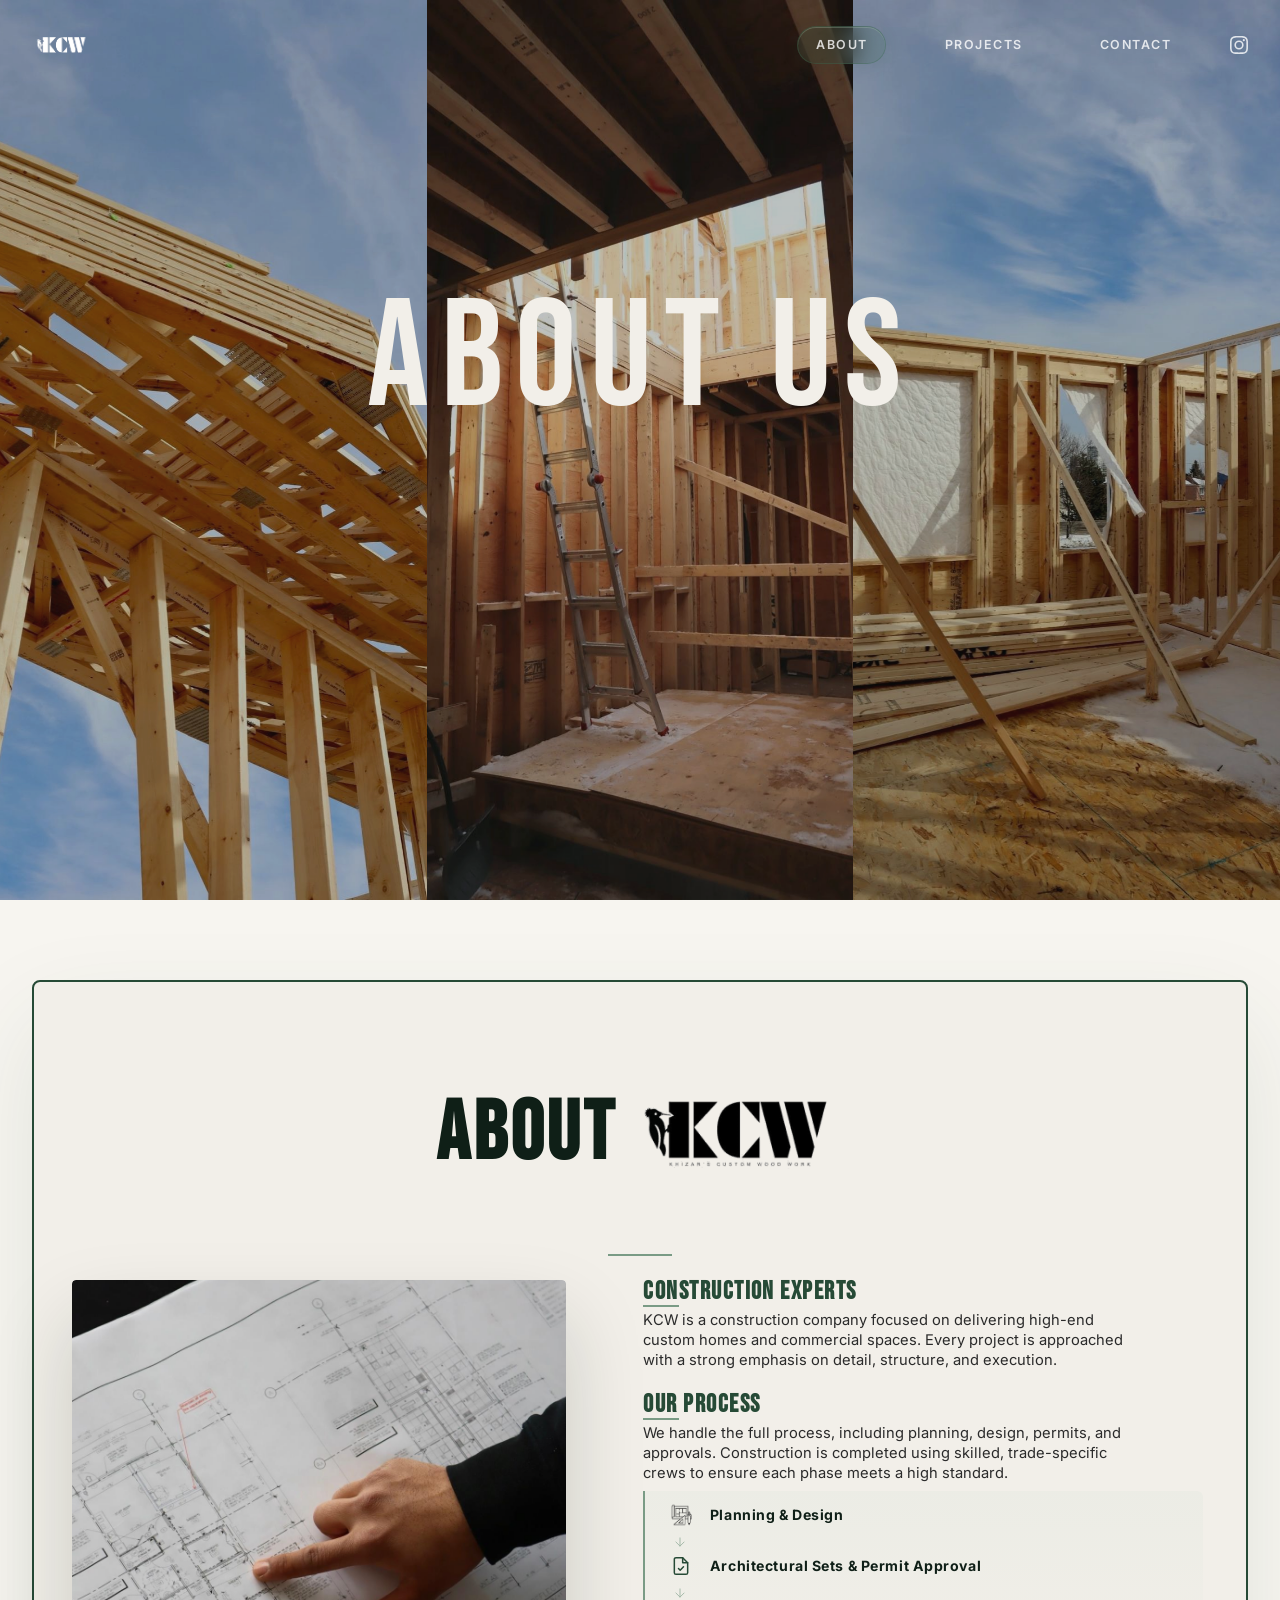
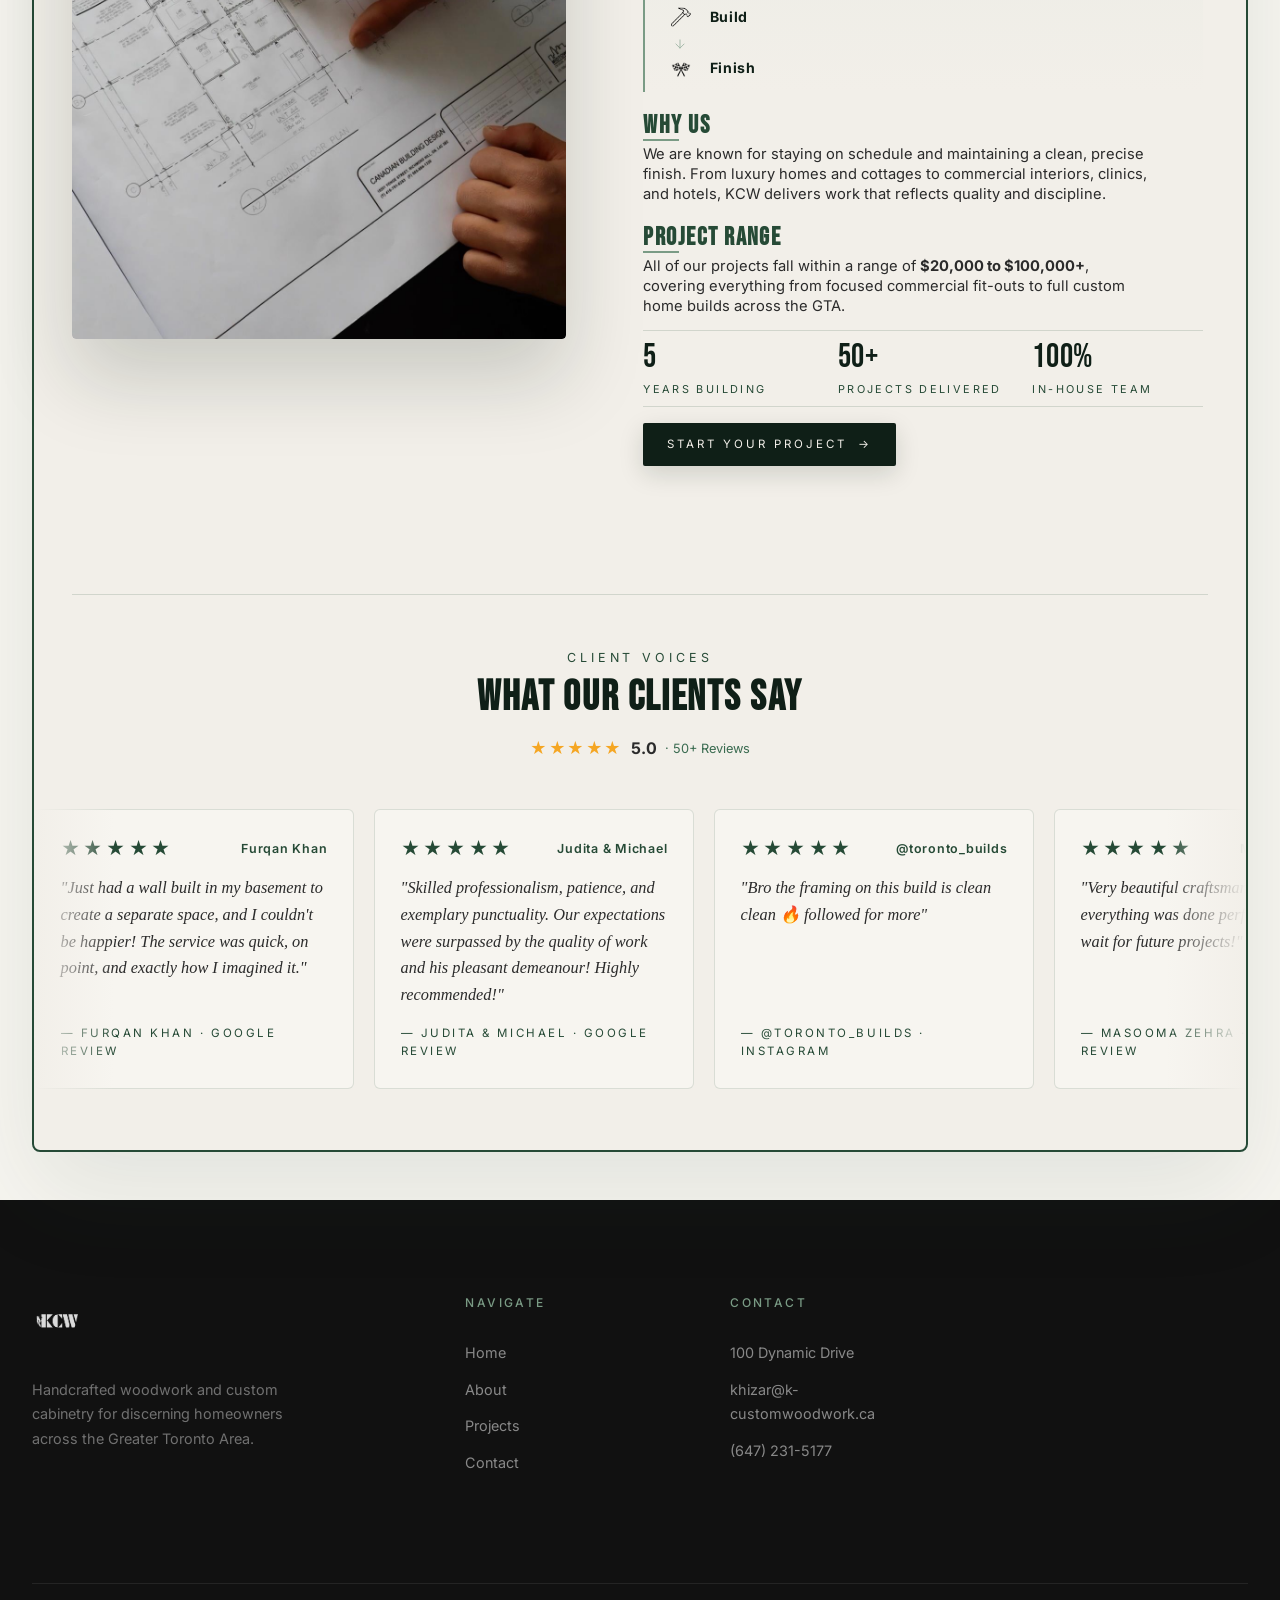
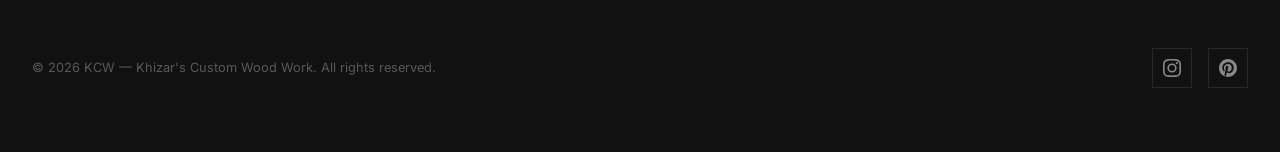
==== commit 95f58afa: "Organize images into assets folder and clean up unused files - Move all project images to assets fol" ====
--- a/about.html
+++ b/about.html
@@ -92,7 +92,7 @@
                 <ol class="process-flow" aria-label="Our four-step build process">
                   <li class="process-step">
                     <span class="process-step-icon" aria-hidden="true">
-                      <img src="blueprint.png" alt="Blueprint">
+                      <img src="assets/blueprint.png" alt="Blueprint">
                     </span>
                     <span class="process-step-label">Planning &amp; Design</span>
                   </li>
@@ -121,7 +121,7 @@
                   </li>
                   <li class="process-step">
                     <span class="process-step-icon" aria-hidden="true">
-                      <img src="hammer.png" alt="Hammer">
+                      <img src="assets/hammer.png" alt="Hammer">
                     </span>
                     <span class="process-step-label">Build</span>
                   </li>
@@ -133,7 +133,7 @@
                   </li>
                   <li class="process-step">
                     <span class="process-step-icon" aria-hidden="true">
-                      <img src="race car flags .png" alt="Checkered flags">
+                      <img src="assets/race car flags .png" alt="Checkered flags">
                     </span>
                     <span class="process-step-label">Finish</span>
                   </li>
--- a/css/styles.css
+++ b/css/styles.css
@@ -121,6 +121,50 @@
 
 body.menu-open {
   overflow: hidden;
+}
+
+/* ============================================
+   PER-PAGE BODY RULES (multi-page architecture)
+   ============================================ */
+
+/* Home: hero is full viewport, nothing else — disable scroll. */
+body[data-page="home"] {
+  overflow: hidden;
+  height: 100vh;
+}
+
+/* About: K/C/W grid is the page hero — kill the cream gap above it. */
+body[data-page="about"] #about {
+  padding-top: 0;
+}
+
+/* Pages without a full-bleed visual hero need their content pushed below
+   the fixed header instead of behind it. */
+body[data-page="portfolio"],
+body[data-page="contact"] {
+  padding-top: var(--header-height);
+}
+
+/* Portfolio + contact have no dark hero — always show dark logo + green nav */
+body[data-page="portfolio"] .header .logo-img-light,
+body[data-page="contact"] .header .logo-img-light {
+  display: none;
+}
+body[data-page="portfolio"] .header .logo-img-dark,
+body[data-page="contact"] .header .logo-img-dark {
+  display: block;
+}
+body[data-page="portfolio"] .header .nav-link,
+body[data-page="contact"] .header .nav-link {
+  color: var(--green-rich);
+}
+body[data-page="portfolio"] .header .nav-link:hover,
+body[data-page="contact"] .header .nav-link:hover {
+  color: var(--green-deepest);
+}
+body[data-page="portfolio"] .header .hamburger span,
+body[data-page="contact"] .header .hamburger span {
+  background: var(--black);
 }
 
 img {
@@ -376,11 +420,11 @@
 }
 
 .header.header-dark.scrolled .nav-link {
-  color: var(--charcoal);
+  color: var(--green-rich);
 }
 
 .header.header-dark.scrolled .nav-link:hover {
-  color: var(--green-rich);
+  color: var(--green-deepest);
 }
 
 .header.header-dark.scrolled .hamburger span {
@@ -419,12 +463,35 @@
   display: flex;
   align-items: center;
   gap: 2.5rem;
+  transition: opacity 0.3s ease, transform 0.3s ease;
+}
+
+.nav-ig-link {
+  display: flex;
+  align-items: center;
+  color: white;
+  opacity: 0.8;
+  transition: opacity 0.2s ease;
+}
+.nav-ig-link:hover { opacity: 1; }
+.nav-ig-link svg { width: 18px; height: 18px; }
+
+.header.header-dark.scrolled .nav-ig-link,
+body[data-page="portfolio"] .header .nav-ig-link,
+body[data-page="contact"] .header .nav-ig-link {
+  color: var(--green-rich);
+}
+
+.header.scrolled .nav-desktop {
+  opacity: 0;
+  pointer-events: none;
+  transform: translateY(-6px);
 }
 
 .nav-link {
   font-family: var(--font-body);
   font-size: 0.78rem;
-  font-weight: 400;
+  font-weight: 600;
   letter-spacing: 0.12em;
   text-transform: uppercase;
   color: var(--charcoal);
@@ -438,13 +505,20 @@
               box-shadow var(--duration-fast) var(--ease-out-quart);
 }
 
-.nav-link:hover,
-.nav-link.active {
+.nav-link:hover {
   background: rgba(255, 255, 255, 0.18);
   backdrop-filter: blur(14px);
   -webkit-backdrop-filter: blur(14px);
   border-color: rgba(255, 255, 255, 0.45);
   box-shadow: 0 2px 16px rgba(0,0,0,0.08), inset 0 1px 0 rgba(255,255,255,0.6);
+}
+
+.nav-link.active {
+  background: rgba(58, 107, 80, 0.18);
+  backdrop-filter: blur(14px);
+  -webkit-backdrop-filter: blur(14px);
+  border-color: rgba(58, 107, 80, 0.35);
+  box-shadow: 0 2px 16px rgba(38, 74, 54, 0.12), inset 0 1px 0 rgba(168, 196, 173, 0.3);
 }
 
 .nav-link::after {
@@ -533,6 +607,51 @@
   color: var(--green-sage);
 }
 
+/* --- Page transition --- */
+.pt-wrap {
+  position: fixed;
+  inset: 0;
+  z-index: 9999;
+  background: var(--green-mid);
+  opacity: 0;
+  pointer-events: none;
+  transition: opacity 0.5s ease;
+}
+.pt-wrap.is-covering {
+  opacity: 1;
+  pointer-events: all;
+}
+
+/* --- Home border frame --- */
+.hero-border-frame {
+  position: fixed;
+  inset: 0;
+  width: 100vw;
+  height: 100vh;
+  z-index: 100;
+  pointer-events: none;
+}
+
+.hero-border-track {
+  fill: none;
+  stroke: rgba(122, 155, 133, 0.12);
+  stroke-width: 1;
+}
+
+.hero-border-line {
+  fill: none;
+  stroke: rgba(122, 155, 133, 0.8);
+  stroke-width: 1.5;
+  stroke-dasharray: 220 999;
+  stroke-linecap: round;
+  animation: borderTravel 16s linear infinite;
+}
+
+@keyframes borderTravel {
+  from { stroke-dashoffset: 0; }
+  to   { stroke-dashoffset: -2000; }
+}
+
 /* --- Hero Section --- */
 .hero {
   position: relative;
@@ -583,11 +702,10 @@
 }
 
 .hero-logo {
-  width: clamp(400px, 75vw, 1000px);
+  width: clamp(460px, 82vw, 1100px);
   height: auto;
   display: block;
-  margin: 0 auto;
-  transform: translateX(5%);
+  transform: translateX(-1%);
 }
 
 .hero-slogan {
@@ -1670,6 +1788,7 @@
   outline: none;
   border-radius: 0;
   -webkit-appearance: none;
+  appearance: none;
 }
 
 .form-group input:focus,
@@ -2366,7 +2485,7 @@
   margin: 0 auto;
   border: 2px solid var(--green-rich);
   border-radius: 8px;
-  padding: clamp(2.5rem, 5vw, 5rem) clamp(2rem, 4vw, 4.5rem);
+  padding: clamp(1.75rem, 3.5vw, 3.25rem) clamp(1.5rem, 3vw, 3.5rem);
   background: var(--white);
   box-shadow: 0 40px 100px rgba(38, 74, 54, 0.1);
 }
@@ -2375,9 +2494,9 @@
   display: flex;
   flex-direction: column;
   align-items: center;
-  gap: 0.85rem;
+  gap: 0.45rem;
   text-align: center;
-  margin-bottom: clamp(2.5rem, 5vw, 4rem);
+  margin-bottom: clamp(1rem, 2vw, 1.5rem);
 }
 
 .about-frame-header .about-eyebrow {
@@ -2401,7 +2520,7 @@
   display: grid;
   grid-template-columns: minmax(0, 1.05fr) minmax(0, 1.2fr);
   gap: clamp(3rem, 6vw, 6rem);
-  align-items: center;
+  align-items: start;
 }
 
 .about-media {
@@ -2409,7 +2528,7 @@
 }
 
 .about-media .about-founder-img {
-  max-width: 520px;
+  max-width: 620px;
   margin: 0 auto;
   box-shadow: 0 40px 80px rgba(15, 31, 23, 0.18);
 }
@@ -2417,8 +2536,9 @@
 .about-content {
   display: flex;
   flex-direction: column;
-  gap: 1.75rem;
+  gap: 0.6rem;
   max-width: 560px;
+  padding-top: 0;
 }
 
 .about-eyebrow {
@@ -2444,7 +2564,7 @@
 }
 
 .about-heading-logo {
-  height: 1.25em;
+  height: 2.6em;
   width: auto;
   display: block;
   object-fit: contain;
@@ -2463,7 +2583,7 @@
 .about-body {
   display: flex;
   flex-direction: column;
-  gap: 1rem;
+  gap: 0.75rem;
 }
 
 .about-body p {
@@ -2479,10 +2599,10 @@
   display: grid;
   grid-template-columns: repeat(3, 1fr);
   gap: 1.5rem;
-  padding: 2rem 0;
+  padding: 0.6rem 0;
   border-top: 1px solid rgba(38, 74, 54, 0.16);
   border-bottom: 1px solid rgba(38, 74, 54, 0.16);
-  margin-top: 0.5rem;
+  margin-top: 0.25rem;
 }
 
 .about-stat {
@@ -2493,7 +2613,7 @@
 
 .about-stat-number {
   font-family: var(--font-heading);
-  font-size: clamp(2.2rem, 3.2vw, 2.8rem);
+  font-size: clamp(1.8rem, 2.6vw, 2.2rem);
   color: var(--green-deepest);
   letter-spacing: 0.02em;
   line-height: 1;
@@ -2501,11 +2621,11 @@
 
 .about-stat-label {
   font-family: var(--font-body);
-  font-size: 0.72rem;
+  font-size: 0.68rem;
   letter-spacing: 0.22em;
   text-transform: uppercase;
   color: var(--green-rich);
-  line-height: 1.4;
+  line-height: 1.35;
 }
 
 .about-cta {
@@ -2513,16 +2633,16 @@
   align-items: center;
   gap: 0.7rem;
   align-self: flex-start;
-  padding: 1.05rem 1.9rem;
+  padding: 0.75rem 1.5rem;
   background: var(--green-deepest);
   color: var(--white);
   font-family: var(--font-body);
-  font-size: 0.78rem;
+  font-size: 0.72rem;
   letter-spacing: 0.26em;
   text-transform: uppercase;
   text-decoration: none;
   border-radius: 2px;
-  margin-top: 0.5rem;
+  margin-top: 0.4rem;
   transition: background 0.3s ease, gap 0.3s ease, transform 0.3s ease, box-shadow 0.3s ease;
   box-shadow: 0 8px 24px rgba(15, 31, 23, 0.15);
 }
@@ -2563,27 +2683,93 @@
   line-height: 1;
 }
 
-.about-reviews-grid {
-  display: grid;
-  grid-template-columns: repeat(3, 1fr);
-  gap: 1.5rem;
+/* Rating summary row */
+.reviews-rating-row {
+  display: flex;
+  align-items: center;
+  gap: 0.5rem;
+  margin-top: 0.4rem;
+  font-size: 0.85rem;
+  color: var(--charcoal);
+}
+.reviews-rating-stars { color: #f5a623; font-size: 1rem; letter-spacing: 0.1em; }
+.reviews-rating-score { font-weight: 700; font-size: 1rem; }
+.reviews-rating-count { color: var(--green-mid); font-size: 0.8rem; }
+
+/* Marquee */
+.reviews-marquee-wrap {
+  overflow: hidden;
+  position: relative;
+  margin: 0 calc(-1 * clamp(1.5rem, 3vw, 3.5rem));
+}
+
+.reviews-marquee-wrap::before,
+.reviews-marquee-wrap::after {
+  content: '';
+  position: absolute;
+  top: 0;
+  bottom: 0;
+  width: 80px;
+  z-index: 2;
+  pointer-events: none;
+}
+.reviews-marquee-wrap::before {
+  left: 0;
+  background: linear-gradient(to right, var(--white), transparent);
+}
+.reviews-marquee-wrap::after {
+  right: 0;
+  background: linear-gradient(to left, var(--white), transparent);
+}
+
+.reviews-marquee-track {
+  display: flex;
+  gap: 1.25rem;
+  padding: 0.5rem 0 1rem;
+  animation: reviewsScroll 80s linear infinite;
+  width: max-content;
+}
+
+.reviews-marquee-track:hover {
+  animation-play-state: paused;
+}
+
+/* Translate by exactly 20 cards + 20 gaps (320px card + 1.25rem gap each) */
+@keyframes reviewsScroll {
+  0%   { transform: translateX(0); }
+  100% { transform: translateX(calc(-20 * (320px + 1.25rem))); }
 }
 
 .review-card {
-  padding: 2rem 1.75rem;
+  flex: 0 0 320px;
+  padding: 1.75rem 1.6rem;
   background: var(--white-warm);
   border: 1px solid rgba(38, 74, 54, 0.14);
   border-radius: 6px;
   display: flex;
   flex-direction: column;
-  gap: 1.1rem;
-  transition: border-color 0.3s ease, box-shadow 0.3s ease, transform 0.3s ease;
+  gap: 1rem;
+  transition: border-color 0.3s ease, box-shadow 0.3s ease;
 }
 
 .review-card:hover {
   border-color: var(--green-sage);
   box-shadow: 0 14px 34px rgba(38, 74, 54, 0.1);
-  transform: translateY(-4px);
+}
+
+.review-card-top {
+  display: flex;
+  align-items: center;
+  justify-content: space-between;
+  gap: 0.75rem;
+}
+
+.review-card-name {
+  font-family: var(--font-body);
+  font-size: 0.78rem;
+  font-weight: 600;
+  letter-spacing: 0.06em;
+  color: var(--green-rich);
 }
 
 .review-stars {
@@ -2620,7 +2806,7 @@
   }
   .about-content { max-width: 100%; }
   .about-media .about-founder-img { max-width: 440px; }
-  .about-reviews-grid { grid-template-columns: 1fr; }
+  .review-card { flex: 0 0 280px; }
 }
 
 @media (max-width: 540px) {
@@ -2676,8 +2862,8 @@
 /* Instagram */
 .instagram-section {
   background: var(--white-warm);
-  padding: 4rem 0;
-  border-top: 3px solid var(--green-sage);
+  padding: 5rem 0;
+  border-top: none;
 }
 
 .instagram-section .section-header {
@@ -2734,20 +2920,65 @@
 .reel-wrap {
   position: relative;
   width: 100%;
-  padding-bottom: 145%; /* crop bottom whitespace from Instagram embed */
-  background: var(--white);
-  border-radius: 10px;
+  padding-bottom: 177.78%; /* 9:16 — matches the video's native aspect ratio */
+  border-radius: 12px;
   overflow: hidden;
-  box-shadow: 0 6px 18px rgba(0,0,0,0.08);
+  background: #000;
 }
 
 .reel-wrap iframe {
   position: absolute;
-  top: 0;
-  left: 0;
-  width: 100%;
-  height: 177.78%; /* full 9:16 iframe, container clips the bottom whitespace */
+  top: -12%;    /* % of container height — hides account bar */
+  left: -18%;   /* push black left bar outside clip boundary */
+  width: 136%;  /* wide enough so both black side bars are outside */
+  height: 118%; /* taller than container so bottom chrome is clipped */
   border: none;
+  pointer-events: none;
+  transition: transform 0.7s cubic-bezier(0.25, 0.46, 0.45, 0.94);
+}
+
+.reel-wrap:hover iframe {
+  transform: scale(1.06);
+}
+
+.reel-mask-top,
+.reel-mask-bottom {
+  display: none; /* pure overflow crop — no colour masks needed */
+}
+
+/* permanent low-opacity layer hides the iframe play button */
+.reel-overlay {
+  position: absolute;
+  inset: 0;
+  z-index: 3;
+  display: flex;
+  align-items: center;
+  justify-content: center;
+  background: rgba(0, 0, 0, 0.28);
+  transition: background 0.3s ease;
+  cursor: pointer;
+}
+
+.reel-overlay:hover {
+  background: rgba(0, 0, 0, 0.42);
+}
+
+.reel-ig-icon {
+  opacity: 0;
+  transform: scale(0.85);
+  transition: opacity 0.3s ease, transform 0.3s ease;
+  filter: drop-shadow(0 2px 8px rgba(0,0,0,0.5));
+}
+
+.reel-ig-icon svg {
+  width: 40px;
+  height: 40px;
+  fill: white;
+}
+
+.reel-overlay:hover .reel-ig-icon {
+  opacity: 1;
+  transform: scale(1);
 }
 
 @media (max-width: 900px) {
@@ -2760,7 +2991,7 @@
 
 .about-intro {
   background: var(--white-warm);
-  padding: 3rem 0;
+  padding: 5rem 0 3rem;
 }
 
 .about-intro p {
@@ -3140,160 +3371,40 @@
 }
 
 /* ============================================
-   SERVICES — TILE CARDS (svc-*)
+   PROJECT STAGE — Portfolio carousel
    ============================================ */
-.svc-grid {
-  display: grid;
-  grid-template-columns: repeat(3, 1fr);
-  gap: 1.75rem;
-  margin-top: 5rem;
-}
-
-.svc-tile {
-  position: relative;
-  display: flex;
-  flex-direction: column;
-  background: var(--green-deep);
-  border: 1px solid rgba(255, 255, 255, 0.06);
-  border-radius: 6px;
-  overflow: hidden;
-  text-decoration: none;
-  color: var(--white);
-  transition: transform 0.5s ease, box-shadow 0.5s ease, border-color 0.5s ease;
-  min-height: 520px;
-}
-
-.svc-tile:hover {
-  transform: translateY(-6px);
-  border-color: var(--green-sage);
-  box-shadow: 0 24px 60px rgba(0, 0, 0, 0.45);
-}
-
-.svc-tile-media {
+.portfolio-section {
+  background: var(--white-warm);
+  min-height: calc(100vh - var(--header-height));
+  display: flex;
+  align-items: center;
+  padding: 2rem 0;
+}
+
+.project-stage {
   position: relative;
   width: 100%;
-  aspect-ratio: 4 / 3;
-  background-size: cover;
-  background-position: center;
-  transition: transform 0.8s ease;
-}
-
-.svc-tile-media::after {
-  content: '';
-  position: absolute;
-  inset: 0;
-  background: linear-gradient(180deg, rgba(15, 31, 23, 0) 55%, rgba(15, 31, 23, 0.85) 100%);
-}
-
-.svc-tile:hover .svc-tile-media {
-  transform: scale(1.04);
-}
-
-.svc-tile-body {
-  padding: 2rem 1.75rem 2rem;
-  display: flex;
-  flex-direction: column;
-  flex: 1;
-}
-
-.svc-tile-label {
-  font-family: var(--font-body);
-  font-size: 0.7rem;
-  letter-spacing: 0.28em;
-  text-transform: uppercase;
-  color: var(--green-sage);
-  margin-bottom: 0.75rem;
-}
-
-.svc-tile-body h3 {
-  font-family: var(--font-heading);
-  font-size: 1.9rem;
-  letter-spacing: 0.04em;
-  color: var(--white);
-  margin: 0 0 0.9rem;
-  line-height: 1.05;
-}
-
-.svc-tile-body p {
-  font-family: var(--font-body);
-  font-size: 0.95rem;
-  line-height: 1.7;
-  color: rgba(242, 239, 233, 0.7);
-  margin: 0 0 1.75rem;
-  flex: 1;
-}
-
-.svc-tile-arrow {
-  font-family: var(--font-body);
-  font-size: 0.78rem;
-  letter-spacing: 0.22em;
-  text-transform: uppercase;
-  color: var(--green-pale);
-  display: inline-flex;
-  align-items: center;
-  gap: 0.6rem;
-  transition: color 0.3s ease, gap 0.3s ease;
-}
-
-.svc-tile:hover .svc-tile-arrow {
-  color: var(--white);
-  gap: 0.9rem;
-}
-
-.svc-grid-portfolio {
-  grid-template-columns: repeat(3, 1fr);
-}
-
-/* ============================================
-   PROJECT STAGE — 3D house carousel on cream
-   ============================================ */
-.project-frame {
-  position: relative;
-  margin: 3rem auto 0;
-  max-width: 1180px;
-  background: var(--white);
-  border: 1px solid rgba(38, 74, 54, 0.18);
-  border-radius: 4px;
-  box-shadow: 0 30px 80px rgba(38, 74, 54, 0.08);
-}
-
-.project-stage {
-  position: relative;
-  padding: 4rem 5rem 3.5rem;
   display: flex;
   align-items: center;
   justify-content: center;
-  min-height: 62vh;
-  perspective: 1800px;
 }
 
 .project-track {
   position: relative;
-  width: 100%;
-  height: 54vh;
-  min-height: 440px;
-  max-height: 600px;
-  transform-style: preserve-3d;
+  width: calc(100% - 10rem);
+  height: calc(100vh - var(--header-height) - 4rem);
+  max-height: 860px;
+  min-height: 480px;
 }
 
 .project-slide {
   position: absolute;
-  top: 0;
-  left: 0;
-  right: 0;
-  margin: 0 auto;
-  width: min(780px, 88%);
-  height: 100%;
+  inset: 0;
   opacity: 0;
   visibility: hidden;
   pointer-events: none;
   text-decoration: none;
-  color: var(--charcoal);
-  display: flex;
-  flex-direction: column;
-  align-items: center;
-  justify-content: flex-start;
-  transform-style: preserve-3d;
+  display: block;
   will-change: transform, opacity;
 }
 
@@ -3304,114 +3415,88 @@
 }
 
 .project-house {
-  position: relative;
-  width: 100%;
-  height: 74%;
-  background-size: contain;
+  position: absolute;
+  inset: 0;
+  background-size: cover;
   background-position: center;
   background-repeat: no-repeat;
-  filter: drop-shadow(0 30px 45px rgba(38, 74, 54, 0.22));
-  transform-style: preserve-3d;
-  transition: transform 0.6s cubic-bezier(0.2, 0.8, 0.2, 1);
-  will-change: transform;
-  -webkit-mask-image: radial-gradient(ellipse at center, #000 68%, transparent 100%);
-          mask-image: radial-gradient(ellipse at center, #000 68%, transparent 100%);
-}
-
-.project-slide:hover .project-house {
-  transform: translateZ(40px) scale(1.02);
-}
-
-/* Cutout PNG variant — no mask needed, softer shadow */
+  border-radius: 4px;
+  box-shadow: 0 20px 60px rgba(15, 31, 23, 0.25);
+}
+
 .project-house-cutout {
-  -webkit-mask-image: none;
-          mask-image: none;
-  filter: drop-shadow(0 28px 30px rgba(38, 74, 54, 0.28));
-}
-
+  background-size: contain;
+  background-color: #fff;
+  border-radius: 8px;
+  box-shadow: 0 20px 60px rgba(15, 31, 23, 0.15);
+}
+
+/* Project name — bottom centre over the image */
 .project-info {
-  position: relative;
-  margin-top: 1.75rem;
+  position: absolute;
+  bottom: 0;
+  left: 0;
+  right: 0;
+  padding: 3rem 2rem 1.5rem;
+  background: linear-gradient(to top, rgba(15,31,23,0.7) 0%, transparent 100%);
+  border-radius: 0 0 4px 4px;
   text-align: center;
+  pointer-events: none;
 }
 
 .project-info-address {
   font-family: var(--font-heading);
-  font-size: clamp(1.8rem, 3.2vw, 2.6rem);
-  letter-spacing: 0.05em;
-  margin: 0 0 0.75rem;
-  color: var(--green-deepest);
+  font-size: clamp(1.6rem, 3vw, 2.6rem);
+  letter-spacing: 0.06em;
+  color: var(--white);
   line-height: 1;
-}
-
-.project-info-cta {
-  font-family: var(--font-body);
-  font-size: 0.78rem;
-  letter-spacing: 0.24em;
-  text-transform: uppercase;
-  color: var(--green-rich);
-  display: inline-flex;
-  align-items: center;
-  gap: 0.6rem;
-  transition: color 0.3s ease, gap 0.3s ease;
-}
-
-.project-slide:hover .project-info-cta {
-  color: var(--green-mid);
-  gap: 0.9rem;
-}
-
+  text-shadow: 0 2px 12px rgba(0,0,0,0.4);
+  margin: 0;
+}
+
+.project-info-cta { display: none; }
+
+/* Arrow buttons */
 .project-nav {
   position: absolute;
   top: 50%;
   transform: translateY(-50%);
-  width: 60px;
-  height: 60px;
-  border: 1px solid rgba(38, 74, 54, 0.25);
+  width: 52px;
+  height: 52px;
+  border: 1.5px solid rgba(38, 74, 54, 0.3);
   background: var(--white);
   color: var(--green-deepest);
   border-radius: 50%;
-  font-size: 1.3rem;
-  font-family: var(--font-body);
+  font-size: 1.2rem;
   cursor: pointer;
   display: flex;
   align-items: center;
   justify-content: center;
-  transition: background 0.3s ease, border-color 0.3s ease, color 0.3s ease, transform 0.3s ease;
+  transition: background 0.25s ease, border-color 0.25s ease, color 0.25s ease, transform 0.25s ease;
   z-index: 10;
-  box-shadow: 0 8px 20px rgba(38, 74, 54, 0.08);
+  box-shadow: 0 4px 16px rgba(15, 31, 23, 0.12);
+  flex-shrink: 0;
 }
 
 .project-nav:hover {
   background: var(--green-rich);
   border-color: var(--green-rich);
   color: var(--white);
-  transform: translateY(-50%) scale(1.06);
-}
-
-.project-nav-prev { left: 1.25rem; }
-.project-nav-next { right: 1.25rem; }
+  transform: translateY(-50%) scale(1.08);
+}
+
+.project-nav-prev { left: 1.5rem; }
+.project-nav-next { right: 1.5rem; }
 
 @media (max-width: 800px) {
-  .project-frame { margin: 2rem auto 0; }
-  .project-stage { padding: 2.5rem 1rem 2rem; min-height: 56vh; }
-  .project-nav { width: 44px; height: 44px; font-size: 1rem; }
-  .project-nav-prev { left: 0.5rem; }
-  .project-nav-next { right: 0.5rem; }
-  .project-slide { width: 92%; }
-}
-
-@media (max-width: 900px) {
-  .svc-grid,
-  .svc-grid-portfolio {
-    grid-template-columns: 1fr;
-    gap: 1.25rem;
-  }
-  .svc-tile { min-height: 0; }
+  .project-track { width: calc(100% - 7rem); }
+  .project-nav { width: 40px; height: 40px; font-size: 1rem; }
+  .project-nav-prev { left: 0.75rem; }
+  .project-nav-next { right: 0.75rem; }
 }
 
 /* ============================================
-   SERVICE DETAIL PAGES (svc-detail-*)
+   PROJECT DETAIL PAGE (svc-detail-*)
    ============================================ */
 .svc-detail-hero {
   position: relative;
@@ -3625,6 +3710,77 @@
 }
 
 /* ============================================
+   PROJECT DETAIL GALLERY
+   ============================================ */
+.svc-gallery-header {
+  background: var(--green-deepest);
+  padding: 1.2rem 1.5rem;
+  display: flex;
+  align-items: center;
+  gap: 1.5rem;
+  border-bottom: 1px solid rgba(122,155,133,0.15);
+}
+
+.svc-gallery-header-title {
+  font-family: var(--font-heading);
+  font-size: 1.1rem;
+  letter-spacing: 0.08em;
+  color: var(--green-light);
+  text-transform: uppercase;
+}
+
+.svc-detail-gallery {
+  background: var(--green-deepest);
+  padding: 0 0 6rem;
+}
+
+.svc-gallery-grid {
+  display: grid;
+  grid-template-columns: repeat(3, 1fr);
+  gap: 6px;
+  padding: 0 6px;
+}
+
+.svc-gallery-item {
+  overflow: hidden;
+  display: block;
+  will-change: transform;
+}
+
+.svc-gallery-item img,
+.svc-gallery-item video {
+  width: 100%;
+  height: 100%;
+  object-fit: cover;
+  display: block;
+  transition: transform 0.3s var(--ease-out-quart);
+  backface-visibility: hidden;
+  -webkit-font-smoothing: antialiased;
+}
+
+.svc-gallery-item.is-last {
+  grid-column: span 2;
+}
+
+.svc-gallery-item.is-last img {
+  object-fit: contain;
+  height: auto;
+}
+
+.svc-gallery-item:hover img,
+.svc-gallery-item:hover video {
+  transform: scale(1.03);
+}
+
+@media (max-width: 900px) {
+  .svc-gallery-grid { grid-template-columns: repeat(2, 1fr); }
+}
+
+@media (max-width: 500px) {
+  .svc-gallery-grid { grid-template-columns: 1fr; }
+}
+
+/* ============================================
    SERVICES SECTION
    ============================================ */
 .services-section {
@@ -3636,40 +3792,74 @@
   color: var(--white);
 }
 
+
 /* ============================================
-   PORTFOLIO SECTION
+   FOUNDER SECTION
    ============================================ */
-.portfolio-section {
-  background: var(--white-warm);
-  color: var(--charcoal);
-  padding: 6rem 0;
-  border-top: 3px solid var(--green-sage);
-}
-
-.portfolio-section .section-header {
+.founder-section {
+  background: var(--green-deepest);
+  padding: 4rem clamp(1.5rem, 3vw, 3.5rem);
+  margin: 0 calc(-1 * clamp(1.5rem, 3vw, 3.5rem));
+  border-radius: 0;
+}
+
+.founder-grid {
+  display: grid;
+  grid-template-columns: 1fr 1fr;
+  gap: 5rem;
+  align-items: center;
+}
+
+.founder-img-wrap {
   position: relative;
-  margin-left: calc(50% - 50vw);
-  margin-right: calc(50% - 50vw);
-  width: 100vw;
-  padding: 7rem 2rem;
-  background: var(--black);
-  display: flex;
-  flex-direction: column;
-  align-items: center;
-  justify-content: center;
-}
-
-.portfolio-section .section-header h2 {
+}
+
+.founder-photo {
+  width: 100%;
+  aspect-ratio: 3 / 4;
+  object-fit: cover;
+  border-radius: 4px;
+  display: block;
+  filter: grayscale(15%);
+}
+
+.founder-eyebrow {
+  display: block;
+  font-family: var(--font-body);
+  font-size: 0.72rem;
+  letter-spacing: 0.3em;
+  text-transform: uppercase;
+  color: var(--green-sage);
+  margin-bottom: 0.75rem;
+}
+
+.founder-name {
+  font-family: var(--font-heading);
+  font-size: clamp(3rem, 6vw, 5rem);
+  letter-spacing: 0.05em;
   color: var(--white);
-  margin: 0;
-  font-size: clamp(3rem, 7vw, 5.5rem);
-  letter-spacing: 0.05em;
+  margin: 0 0 1.75rem;
   line-height: 1;
 }
 
-.portfolio-section .section-header .decorative-line {
-  background: var(--white);
-  margin-top: 1.5rem;
+.founder-text p {
+  font-family: var(--font-body);
+  font-size: clamp(0.95rem, 1.2vw, 1.05rem);
+  line-height: 1.8;
+  color: rgba(242, 239, 233, 0.75);
+  margin: 0 0 1.25rem;
+}
+
+.founder-text p:last-child { margin-bottom: 0; }
+
+@media (max-width: 900px) {
+  .founder-grid {
+    grid-template-columns: 1fr;
+    gap: 2.5rem;
+  }
+  .founder-photo {
+    aspect-ratio: 4 / 3;
+  }
 }
 
 /* ============================================
@@ -3678,7 +3868,7 @@
 .contact-section {
   background: var(--white-warm);
   padding: 5rem 0;
-  border-top: 3px solid var(--green-rich);
+  border-top: none;
 }
 
 .contact-grid {
@@ -4136,3 +4326,818 @@
     height: 200px;
   }
 }
+
+/* ============================================
+   ABOUT — titled blocks + process flow
+   ============================================ */
+.about-block {
+  display: flex;
+  flex-direction: column;
+  gap: 0.25rem;
+  padding: 0;
+}
+
+.about-block + .about-block {
+  margin-top: 0.75rem;
+}
+
+.about-block-title {
+  font-family: var(--font-heading);
+  font-size: clamp(1.15rem, 2vw, 1.55rem);
+  letter-spacing: 0.06em;
+  color: var(--green-rich);
+  margin: 0;
+  line-height: 1;
+  text-transform: uppercase;
+  position: relative;
+  padding-bottom: 0.15rem;
+}
+
+.about-block-title::after {
+  content: '';
+  position: absolute;
+  left: 0;
+  bottom: 0;
+  width: 36px;
+  height: 2px;
+  background: var(--green-sage);
+  transition: width 0.5s cubic-bezier(0.4, 0, 0.2, 1);
+}
+
+.about-block:hover .about-block-title::after {
+  width: 64px;
+}
+
+.about-block p {
+  font-family: var(--font-body);
+  font-size: 0.92rem;
+  line-height: 1.35;
+  color: var(--charcoal);
+  margin: 0;
+  max-width: 56ch;
+}
+
+/* Process flow */
+.process-flow {
+  list-style: none;
+  margin: 0.25rem 0 0;
+  padding: 0.25rem 0.7rem 0.25rem;
+  display: flex;
+  flex-direction: column;
+  align-items: stretch;
+  gap: 0;
+  background: linear-gradient(180deg, rgba(208, 224, 212, 0.18) 0%, rgba(208, 224, 212, 0) 100%);
+  border-left: 2px solid var(--green-sage);
+  border-radius: 0 6px 6px 0;
+}
+
+.process-step {
+  display: flex;
+  align-items: center;
+  gap: 0.7rem;
+  padding: 0.1rem 0.4rem;
+  border-radius: 4px;
+  transition: background 0.3s ease, transform 0.3s ease;
+}
+
+.process-step:hover {
+  background: rgba(122, 155, 133, 0.12);
+  transform: translateX(4px);
+}
+
+.process-step-icon {
+  flex: 0 0 auto;
+  width: 36px;
+  height: 36px;
+  display: flex;
+  align-items: center;
+  justify-content: center;
+  color: var(--green-rich);
+  transition: transform 0.3s ease, color 0.3s ease;
+}
+
+.process-step:hover .process-step-icon {
+  color: var(--green-mid);
+  transform: rotate(-6deg);
+}
+
+.process-step-icon svg,
+.process-step-icon img {
+  width: 20px;
+  height: 20px;
+  object-fit: contain;
+}
+
+.process-step-icon img[src="assets/blueprint.png"] {
+  width: 28px;
+  height: 28px;
+}
+
+.process-step-label {
+  font-family: var(--font-body);
+  font-size: 0.88rem;
+  font-weight: 700;
+  letter-spacing: 0.04em;
+  color: var(--green-deepest);
+  line-height: 1.2;
+}
+
+.process-step-arrow {
+  display: flex;
+  justify-content: flex-start;
+  margin-left: 0.55rem;
+  padding-left: 0.5rem;
+  color: var(--green-sage);
+  opacity: 0.7;
+  height: 12px;
+}
+
+.process-step-arrow svg {
+  width: 14px;
+  height: 14px;
+  animation: processArrowBob 1.8s ease-in-out infinite;
+}
+
+.process-step-arrow:nth-of-type(2n) svg { animation-delay: 0.2s; }
+.process-step-arrow:nth-of-type(3n) svg { animation-delay: 0.4s; }
+
+@keyframes processArrowBob {
+  0%, 100% { transform: translateY(0); }
+  50%      { transform: translateY(3px); }
+}
+
+@media (max-width: 540px) {
+  .process-step-label { font-size: 0.88rem; }
+  .process-step-icon  { width: 34px; height: 34px; }
+  .process-step-icon svg { width: 18px; height: 18px; }
+}
+
+/* ============================================
+   CONTACT — redesigned (v2) with animated titles + green inputs
+   ============================================ */
+.contact-section-v2 {
+  position: relative;
+  background: var(--white-warm);
+  padding: 3.5rem 0 3rem;
+  overflow: hidden;
+  isolation: isolate;
+}
+
+.contact-bg {
+  position: absolute;
+  inset: 0;
+  z-index: -1;
+  pointer-events: none;
+  background:
+    radial-gradient(ellipse at top left, rgba(122, 155, 133, 0.18) 0%, transparent 55%),
+    radial-gradient(ellipse at bottom right, rgba(38, 74, 54, 0.10) 0%, transparent 60%);
+}
+
+.contact-bg::before {
+  content: '';
+  position: absolute;
+  top: 12%;
+  right: -8%;
+  width: 320px;
+  height: 320px;
+  border: 1px solid rgba(38, 74, 54, 0.12);
+  border-radius: 50%;
+  animation: contactRingFloat 14s ease-in-out infinite;
+}
+
+.contact-bg::after {
+  content: '';
+  position: absolute;
+  bottom: 8%;
+  left: -6%;
+  width: 240px;
+  height: 240px;
+  border: 1px solid rgba(122, 155, 133, 0.18);
+  border-radius: 50%;
+  animation: contactRingFloat 18s ease-in-out -3s infinite reverse;
+}
+
+@keyframes contactRingFloat {
+  0%, 100% { transform: translate(0, 0) scale(1); }
+  50%      { transform: translate(20px, -16px) scale(1.04); }
+}
+
+.contact-header {
+  margin: 0 0 2rem;
+}
+
+.contact-title {
+  font-family: var(--font-heading);
+  font-size: clamp(2.8rem, 6vw, 4.8rem);
+  letter-spacing: 0.04em;
+  color: var(--green-deepest);
+  margin: 0;
+  line-height: 1;
+}
+
+.contact-grid-v2 {
+  display: grid;
+  grid-template-columns: minmax(0, 0.85fr) minmax(0, 1.15fr);
+  gap: 2.25rem;
+  max-width: 1180px;
+  margin: 0 auto;
+  align-items: start;
+}
+
+/* Info panel */
+.contact-info-panel {
+  background: linear-gradient(165deg, var(--green-deepest) 0%, var(--green-deep) 100%);
+  color: var(--white);
+  padding: 1.75rem 1.6rem;
+  border-radius: 8px;
+  position: relative;
+  overflow: hidden;
+  box-shadow: 0 30px 60px rgba(15, 31, 23, 0.18);
+}
+
+.contact-info-panel::before {
+  content: '';
+  position: absolute;
+  top: -40%;
+  right: -40%;
+  width: 80%;
+  height: 80%;
+  background: radial-gradient(circle, rgba(122, 155, 133, 0.18) 0%, transparent 70%);
+  pointer-events: none;
+}
+
+.contact-info-heading {
+  font-family: var(--font-heading);
+  font-size: 1.2rem;
+  letter-spacing: 0.18em;
+  text-transform: uppercase;
+  color: var(--green-sage);
+  margin: 0 0 1rem;
+  position: relative;
+}
+
+.contact-info-row {
+  display: flex;
+  align-items: center;
+  gap: 0.85rem;
+  padding: 0.7rem 0.5rem;
+  border-bottom: 1px solid rgba(255, 255, 255, 0.08);
+  text-decoration: none;
+  color: var(--white);
+  transition: padding-left 0.3s ease, background 0.3s ease;
+  border-radius: 4px;
+  position: relative;
+}
+
+.contact-info-row:last-child { border-bottom: none; }
+
+.contact-info-row:not(.contact-info-row-static):hover {
+  padding-left: 1rem;
+  background: rgba(122, 155, 133, 0.08);
+}
+
+.contact-info-icon {
+  width: 40px;
+  height: 40px;
+  display: flex;
+  align-items: center;
+  justify-content: center;
+  background: rgba(122, 155, 133, 0.15);
+  border: 1px solid rgba(122, 155, 133, 0.3);
+  border-radius: 50%;
+  color: var(--green-light);
+  flex: 0 0 auto;
+  transition: background 0.3s ease, border-color 0.3s ease, color 0.3s ease;
+}
+
+.contact-info-row:hover .contact-info-icon {
+  background: var(--green-sage);
+  border-color: var(--green-sage);
+  color: var(--green-deepest);
+}
+
+.contact-info-icon svg {
+  width: 18px;
+  height: 18px;
+}
+
+.contact-info-meta {
+  display: flex;
+  flex-direction: column;
+  gap: 0.15rem;
+  min-width: 0;
+}
+
+.contact-info-label {
+  font-family: var(--font-body);
+  font-size: 0.7rem;
+  letter-spacing: 0.24em;
+  text-transform: uppercase;
+  color: var(--green-light);
+}
+
+.contact-info-value {
+  font-family: var(--font-body);
+  font-size: 0.95rem;
+  color: var(--white);
+  word-break: break-word;
+}
+
+/* Form */
+.contact-form-v2 {
+  display: flex;
+  flex-direction: column;
+  gap: 1rem;
+}
+
+.contact-form-v2 .field-row {
+  display: grid;
+  grid-template-columns: 1fr 1fr;
+  gap: 1rem;
+}
+
+.contact-form-v2 .field {
+  position: relative;
+}
+
+.contact-form-v2 .field input,
+.contact-form-v2 .field select,
+.contact-form-v2 .field textarea {
+  width: 100%;
+  padding: 1.2rem 1rem 0.6rem;
+  background: var(--white);
+  border: 1px solid rgba(38, 74, 54, 0.22);
+  border-radius: 4px;
+  font-family: var(--font-body);
+  font-size: 1rem;
+  color: var(--charcoal);
+  transition: border-color 0.3s ease, box-shadow 0.3s ease, background 0.3s ease;
+  resize: vertical;
+}
+
+.contact-form-v2 .field textarea {
+  min-height: 130px;
+  padding-top: 1.5rem;
+}
+
+.contact-form-v2 .field select {
+  appearance: none;
+  -webkit-appearance: none;
+  background-image: url("data:image/svg+xml;charset=utf-8,%3Csvg xmlns='http://www.w3.org/2000/svg' viewBox='0 0 24 24' fill='none' stroke='%23264A36' stroke-width='2' stroke-linecap='round' stroke-linejoin='round'%3E%3Cpolyline points='6 9 12 15 18 9'/%3E%3C/svg%3E");
+  background-repeat: no-repeat;
+  background-position: right 1rem center;
+  background-size: 18px;
+  padding-right: 2.75rem;
+}
+
+.contact-form-v2 .field label {
+  position: absolute;
+  top: 1rem;
+  left: 1rem;
+  font-family: var(--font-body);
+  font-size: 0.95rem;
+  color: rgba(43, 43, 43, 0.55);
+  pointer-events: none;
+  transition: top 0.25s ease, font-size 0.25s ease, color 0.25s ease, letter-spacing 0.25s ease;
+  background: var(--white);
+  padding: 0 0.3rem;
+}
+
+.contact-form-v2 .field input:focus,
+.contact-form-v2 .field select:focus,
+.contact-form-v2 .field textarea:focus {
+  outline: none;
+  border-color: var(--green-rich);
+  box-shadow: 0 0 0 3px rgba(38, 74, 54, 0.12);
+  background: var(--white-warm);
+}
+
+/* Floating-label states: focused OR has content (input not empty) */
+.contact-form-v2 .field input:focus + label,
+.contact-form-v2 .field input:not(:placeholder-shown) + label,
+.contact-form-v2 .field textarea:focus + label,
+.contact-form-v2 .field textarea:not(:placeholder-shown) + label,
+.contact-form-v2 .field select:focus + label,
+.contact-form-v2 .field select:valid + label {
+  top: -0.55rem;
+  font-size: 0.7rem;
+  letter-spacing: 0.18em;
+  text-transform: uppercase;
+  color: var(--green-rich);
+}
+
+.contact-submit {
+  position: relative;
+  align-self: flex-start;
+  display: inline-flex;
+  align-items: center;
+  gap: 0.7rem;
+  padding: 1.05rem 2rem;
+  background: var(--green-deepest);
+  color: var(--white);
+  border: 1px solid var(--green-deepest);
+  border-radius: 4px;
+  font-family: var(--font-body);
+  font-size: 0.78rem;
+  letter-spacing: 0.26em;
+  text-transform: uppercase;
+  cursor: pointer;
+  overflow: hidden;
+  transition: gap 0.3s ease, transform 0.3s ease, box-shadow 0.3s ease;
+}
+
+.contact-submit::before {
+  content: '';
+  position: absolute;
+  inset: 0;
+  background: linear-gradient(120deg, var(--green-rich) 0%, var(--green-mid) 100%);
+  transform: translateX(-100%);
+  transition: transform 0.5s cubic-bezier(0.4, 0, 0.2, 1);
+  z-index: 0;
+}
+
+.contact-submit:hover::before {
+  transform: translateX(0);
+}
+
+.contact-submit:hover {
+  gap: 1.1rem;
+  transform: translateY(-2px);
+  box-shadow: 0 14px 32px rgba(15, 31, 23, 0.25);
+}
+
+.contact-submit-label,
+.contact-submit-arrow {
+  position: relative;
+  z-index: 1;
+}
+
+.contact-submit-arrow {
+  font-size: 1.1rem;
+  transition: transform 0.3s ease;
+}
+
+.contact-submit:hover .contact-submit-arrow {
+  transform: translateX(4px);
+}
+
+.contact-submit:disabled {
+  opacity: 0.7;
+  cursor: not-allowed;
+}
+
+@media (max-width: 900px) {
+  .contact-grid-v2 {
+    grid-template-columns: 1fr;
+    gap: 2.5rem;
+  }
+}
+
+@media (max-width: 540px) {
+  .contact-section-v2 { padding: 4rem 0 3rem; }
+  .contact-form-v2 .field-row { grid-template-columns: 1fr; }
+  .contact-info-panel { padding: 2rem 1.5rem; }
+}
+
+/* ============================================
+   PROJECTS PAGE — editorial grid
+   ============================================ */
+
+.projects-hero {
+  background: var(--green-deepest);
+  padding: 4.5rem 0 4rem;
+}
+
+.projects-hero-inner {
+  display: grid;
+  grid-template-columns: 1fr 1fr;
+  gap: 4rem;
+  align-items: end;
+}
+
+.projects-hero-left {
+  border-right: 1px solid rgba(255,255,255,0.08);
+  padding-right: 4rem;
+}
+
+.projects-eyebrow {
+  display: block;
+  font-family: var(--font-body);
+  font-size: 0.7rem;
+  font-weight: 500;
+  letter-spacing: 0.24em;
+  text-transform: uppercase;
+  color: var(--green-sage);
+  margin-bottom: 1.2rem;
+}
+
+.projects-heading {
+  font-family: var(--font-heading);
+  font-size: clamp(3.8rem, 7.5vw, 7rem);
+  line-height: 0.9;
+  letter-spacing: 0.02em;
+  color: var(--white);
+  margin: 0;
+  text-transform: uppercase;
+}
+
+.projects-hero-right {
+  padding-bottom: 0.25rem;
+}
+
+.projects-lead {
+  font-size: 1rem;
+  line-height: 1.65;
+  color: rgba(242, 239, 233, 0.6);
+  max-width: 42ch;
+  margin-bottom: 2.5rem;
+}
+
+.projects-stats-row {
+  display: flex;
+  gap: 2.5rem;
+  border-top: 1px solid rgba(255,255,255,0.1);
+  padding-top: 1.75rem;
+}
+
+.projects-stat {
+  display: flex;
+  flex-direction: column;
+  gap: 0.25rem;
+}
+
+.projects-stat-n {
+  font-family: var(--font-heading);
+  font-size: 2.2rem;
+  line-height: 1;
+  color: var(--white);
+  letter-spacing: 0.04em;
+}
+
+.projects-stat-l {
+  font-size: 0.68rem;
+  letter-spacing: 0.16em;
+  text-transform: uppercase;
+  color: var(--green-sage);
+}
+
+/* Grid section */
+.projects-grid-section {
+  background: var(--white-warm);
+  padding-bottom: 0;
+}
+
+.projects-grid-section .container {
+  padding-top: 1.25rem;
+}
+
+.projects-grid {
+  display: grid;
+  grid-template-columns: repeat(3, 1fr);
+  gap: 0.6rem;
+}
+
+.proj-card:nth-child(1) {
+  grid-column: 1 / 3;
+  grid-row: 1 / 3;
+}
+
+.proj-card:nth-child(5) {
+  grid-column: 2 / 4;
+}
+
+/* Card */
+.proj-card {
+  position: relative;
+  display: block;
+  overflow: hidden;
+  text-decoration: none;
+  min-height: 360px;
+  background: var(--green-deepest);
+}
+
+.proj-card:nth-child(1) {
+  min-height: 730px;
+}
+
+.proj-card-img {
+  position: absolute;
+  inset: 0;
+  background-size: cover;
+  background-position: center;
+  transition: transform 0.8s cubic-bezier(0.25, 0.46, 0.45, 0.94);
+}
+
+.proj-card:hover .proj-card-img {
+  transform: scale(1.07);
+}
+
+.proj-card--illustration {
+  min-height: 220px !important;
+}
+
+.proj-card--illustration .proj-card-img {
+  background-size: contain !important;
+  background-repeat: no-repeat !important;
+  background-position: center !important;
+}
+
+.proj-card-overlay {
+  position: absolute;
+  inset: 0;
+  background: linear-gradient(
+    to top,
+    rgba(10, 22, 15, 0.95) 0%,
+    rgba(10, 22, 15, 0.45) 45%,
+    rgba(10, 22, 15, 0.1) 100%
+  );
+  transition: opacity 0.4s ease;
+}
+
+.proj-card-top {
+  position: absolute;
+  top: 1.2rem;
+  left: 1.2rem;
+  z-index: 2;
+}
+
+.proj-card-eyebrow {
+  display: inline-block;
+  font-size: 0.62rem;
+  font-weight: 600;
+  letter-spacing: 0.2em;
+  text-transform: uppercase;
+  color: var(--white);
+  background: rgba(38, 74, 54, 0.8);
+  backdrop-filter: blur(8px);
+  -webkit-backdrop-filter: blur(8px);
+  padding: 0.28rem 0.72rem;
+  border: 1px solid rgba(122, 155, 133, 0.3);
+}
+
+.proj-card-body {
+  position: absolute;
+  bottom: 0;
+  left: 0;
+  right: 0;
+  padding: 1.75rem 1.5rem 1.5rem;
+  z-index: 2;
+  transform: translateY(0.4rem);
+  transition: transform 0.4s cubic-bezier(0.25, 0.46, 0.45, 0.94);
+}
+
+.proj-card:hover .proj-card-body {
+  transform: translateY(0);
+}
+
+.proj-card-title {
+  font-family: var(--font-heading);
+  font-size: clamp(1.5rem, 2.5vw, 2.2rem);
+  line-height: 1;
+  letter-spacing: 0.04em;
+  color: var(--white);
+  margin: 0 0 0.6rem;
+  text-transform: uppercase;
+}
+
+.proj-card-blurb {
+  font-size: 0.875rem;
+  line-height: 1.55;
+  color: rgba(242, 239, 233, 0.6);
+  margin: 0 0 1rem;
+  max-width: 44ch;
+  opacity: 0;
+  transform: translateY(0.5rem);
+  transition: opacity 0.35s ease 0.05s, transform 0.35s ease 0.05s;
+}
+
+.proj-card:nth-child(1) .proj-card-blurb {
+  max-width: 52ch;
+}
+
+.proj-card:hover .proj-card-blurb {
+  opacity: 1;
+  transform: translateY(0);
+}
+
+.proj-card-cta {
+  display: inline-flex;
+  align-items: center;
+  gap: 0.4rem;
+  font-size: 0.75rem;
+  font-weight: 600;
+  letter-spacing: 0.16em;
+  text-transform: uppercase;
+  color: var(--green-sage);
+  opacity: 0;
+  transform: translateY(0.4rem);
+  transition: opacity 0.3s ease 0.1s, transform 0.3s ease 0.1s;
+}
+
+.proj-card:hover .proj-card-cta {
+  opacity: 1;
+  transform: translateY(0);
+}
+
+/* CTA band */
+.projects-cta-band {
+  margin-top: 0.6rem;
+  background: var(--green-deepest);
+  padding: 2.25rem 0;
+}
+
+.projects-cta-band .container {
+  display: flex;
+  align-items: center;
+  justify-content: space-between;
+  gap: 2rem;
+  padding-top: 0;
+}
+
+.projects-cta-band-text {
+  font-family: var(--font-heading);
+  font-size: clamp(1.6rem, 3vw, 2.4rem);
+  letter-spacing: 0.06em;
+  color: var(--white);
+  margin: 0;
+  text-transform: uppercase;
+}
+
+.projects-cta-band-btn {
+  display: inline-flex;
+  align-items: center;
+  gap: 0.6rem;
+  font-size: 0.78rem;
+  font-weight: 600;
+  letter-spacing: 0.18em;
+  text-transform: uppercase;
+  color: var(--white);
+  background: var(--green-rich);
+  padding: 0.9rem 2rem;
+  text-decoration: none;
+  transition: background 0.25s ease, gap 0.25s ease;
+  white-space: nowrap;
+}
+
+.projects-cta-band-btn:hover {
+  background: var(--green-mid);
+  gap: 0.9rem;
+}
+
+/* Responsive */
+@media (max-width: 960px) {
+  .projects-hero-inner {
+    grid-template-columns: 1fr;
+    gap: 2.5rem;
+  }
+  .projects-hero-left {
+    border-right: none;
+    border-bottom: 1px solid rgba(255,255,255,0.08);
+    padding-right: 0;
+    padding-bottom: 2rem;
+  }
+  .projects-grid {
+    grid-template-columns: repeat(2, 1fr);
+  }
+  .proj-card:nth-child(1) {
+    grid-column: 1 / 3;
+    grid-row: auto;
+    min-height: 480px;
+  }
+  .proj-card:nth-child(5) {
+    grid-column: auto;
+  }
+}
+
+@media (max-width: 580px) {
+  .projects-hero { padding: 3.5rem 0 3rem; }
+  .projects-grid {
+    grid-template-columns: 1fr;
+    gap: 0.4rem;
+  }
+  .proj-card:nth-child(1) {
+    grid-column: auto;
+    min-height: 380px;
+  }
+  .proj-card { min-height: 300px; }
+  .projects-stats-row { gap: 1.5rem; flex-wrap: wrap; }
+  .projects-cta-band .container {
+    flex-direction: column;
+    text-align: center;
+  }
+  .proj-card-blurb { display: none; }
+}
+
+/* ── Instagram reels grid ── */
+
+.instagram-section { padding: 4rem 0; background: var(--white-warm); }
+
+.ig-cinematic {
+  display: grid;
+  grid-template-columns: repeat(3, 1fr);
+  gap: 1rem;
+}
+
+@media (max-width: 768px) {
+  .ig-cinematic { grid-template-columns: 1fr; }
+}
